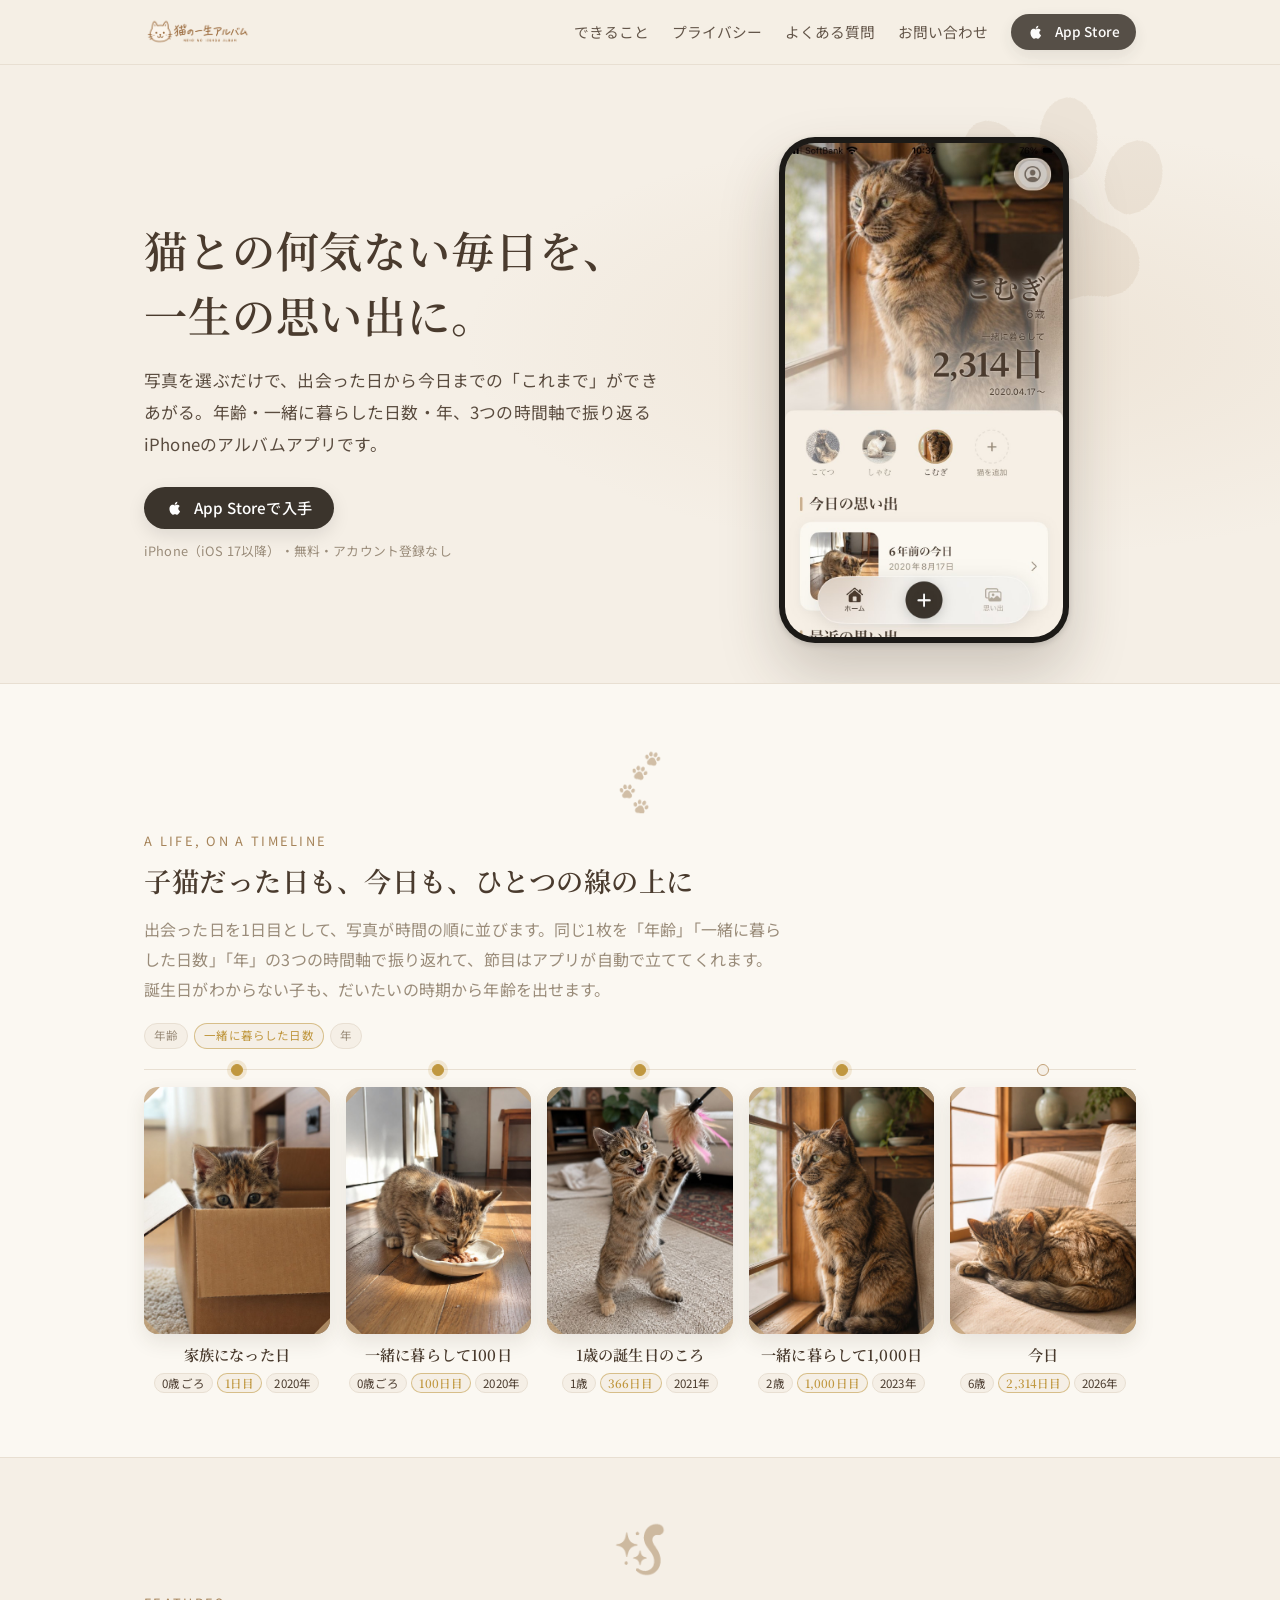
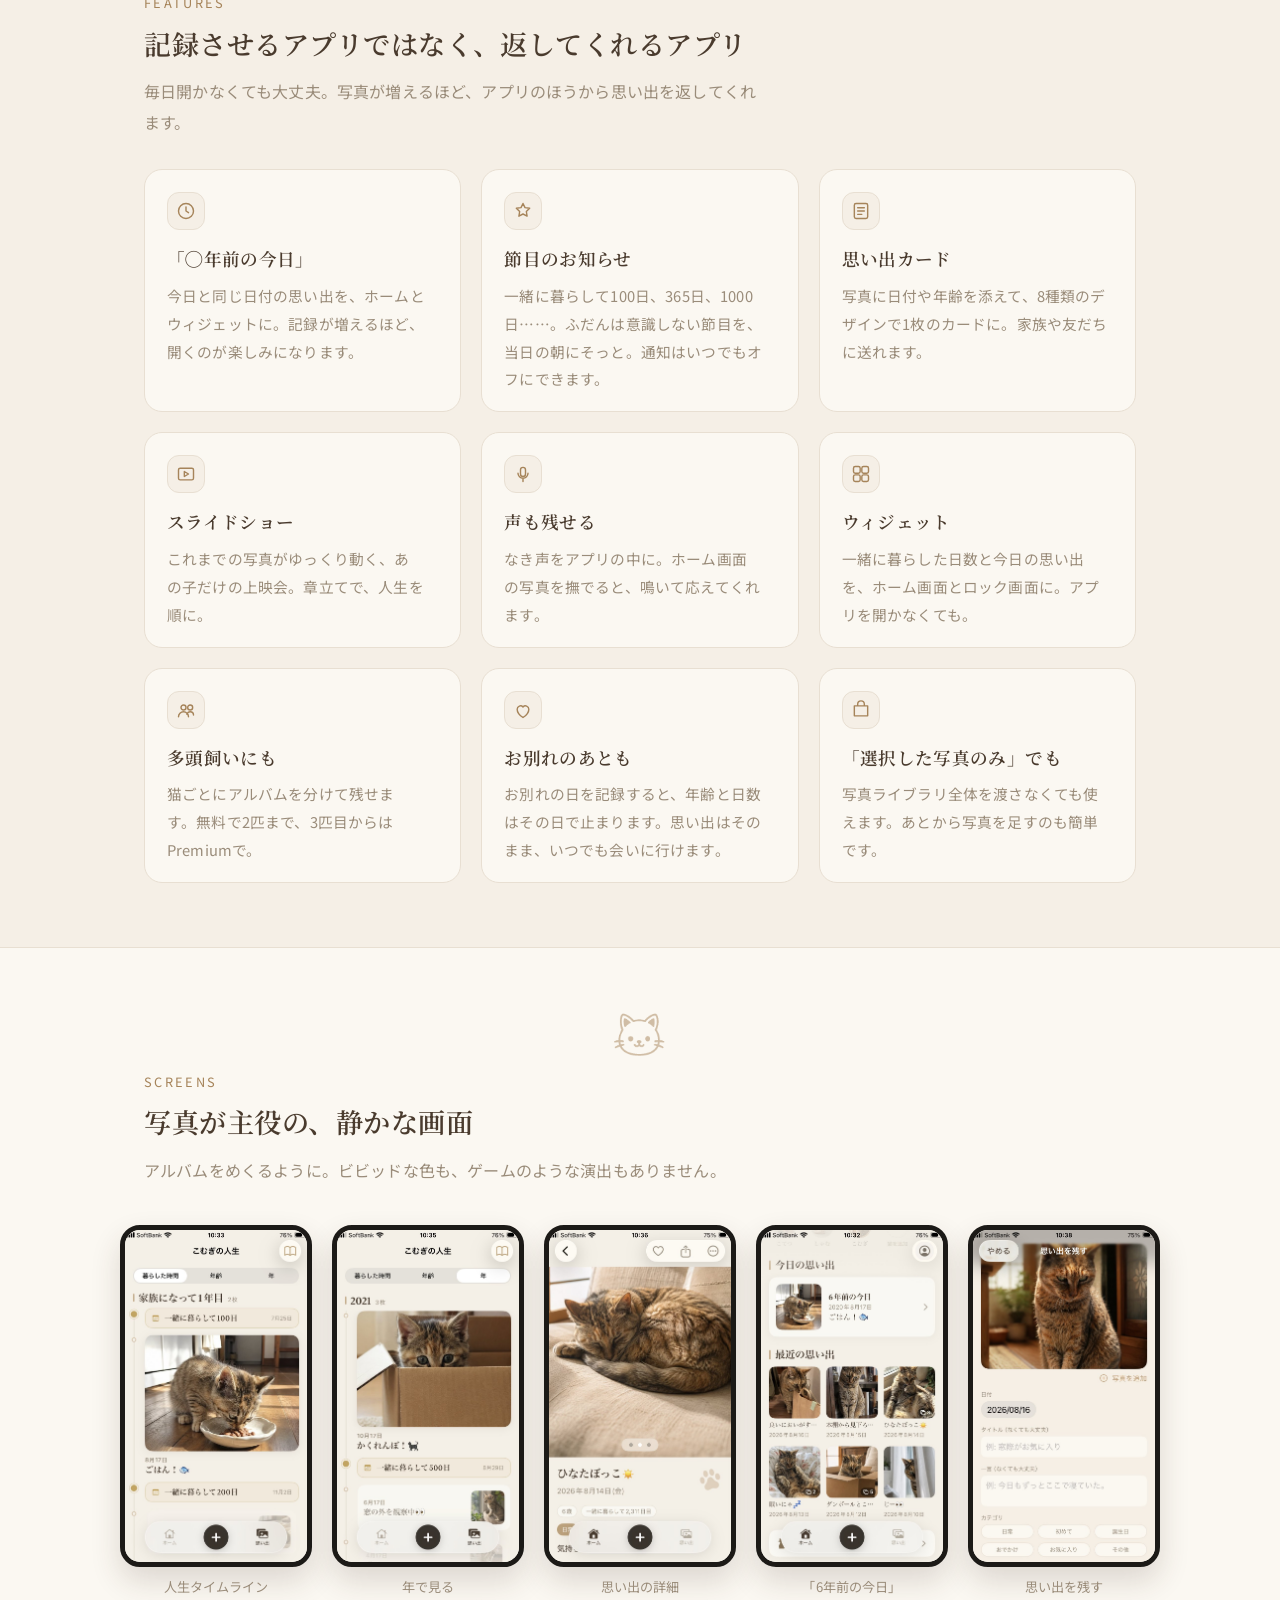
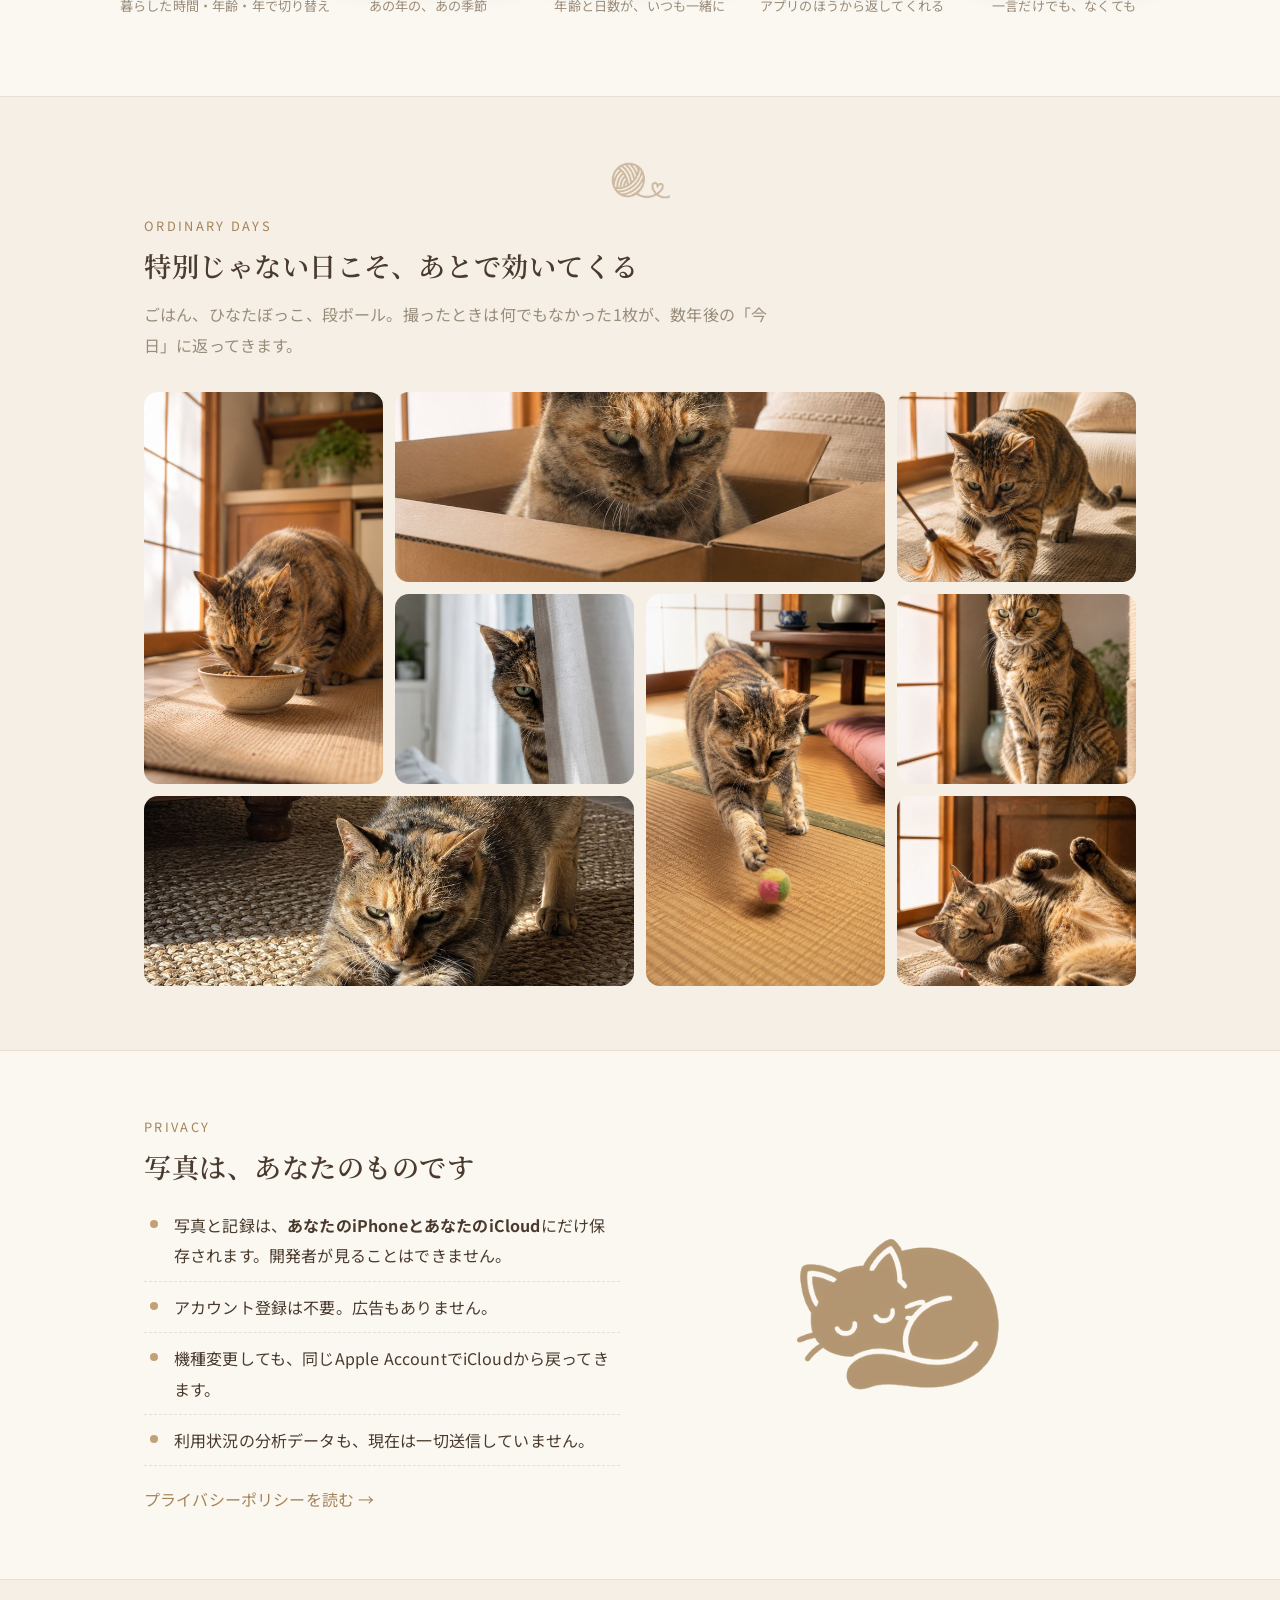
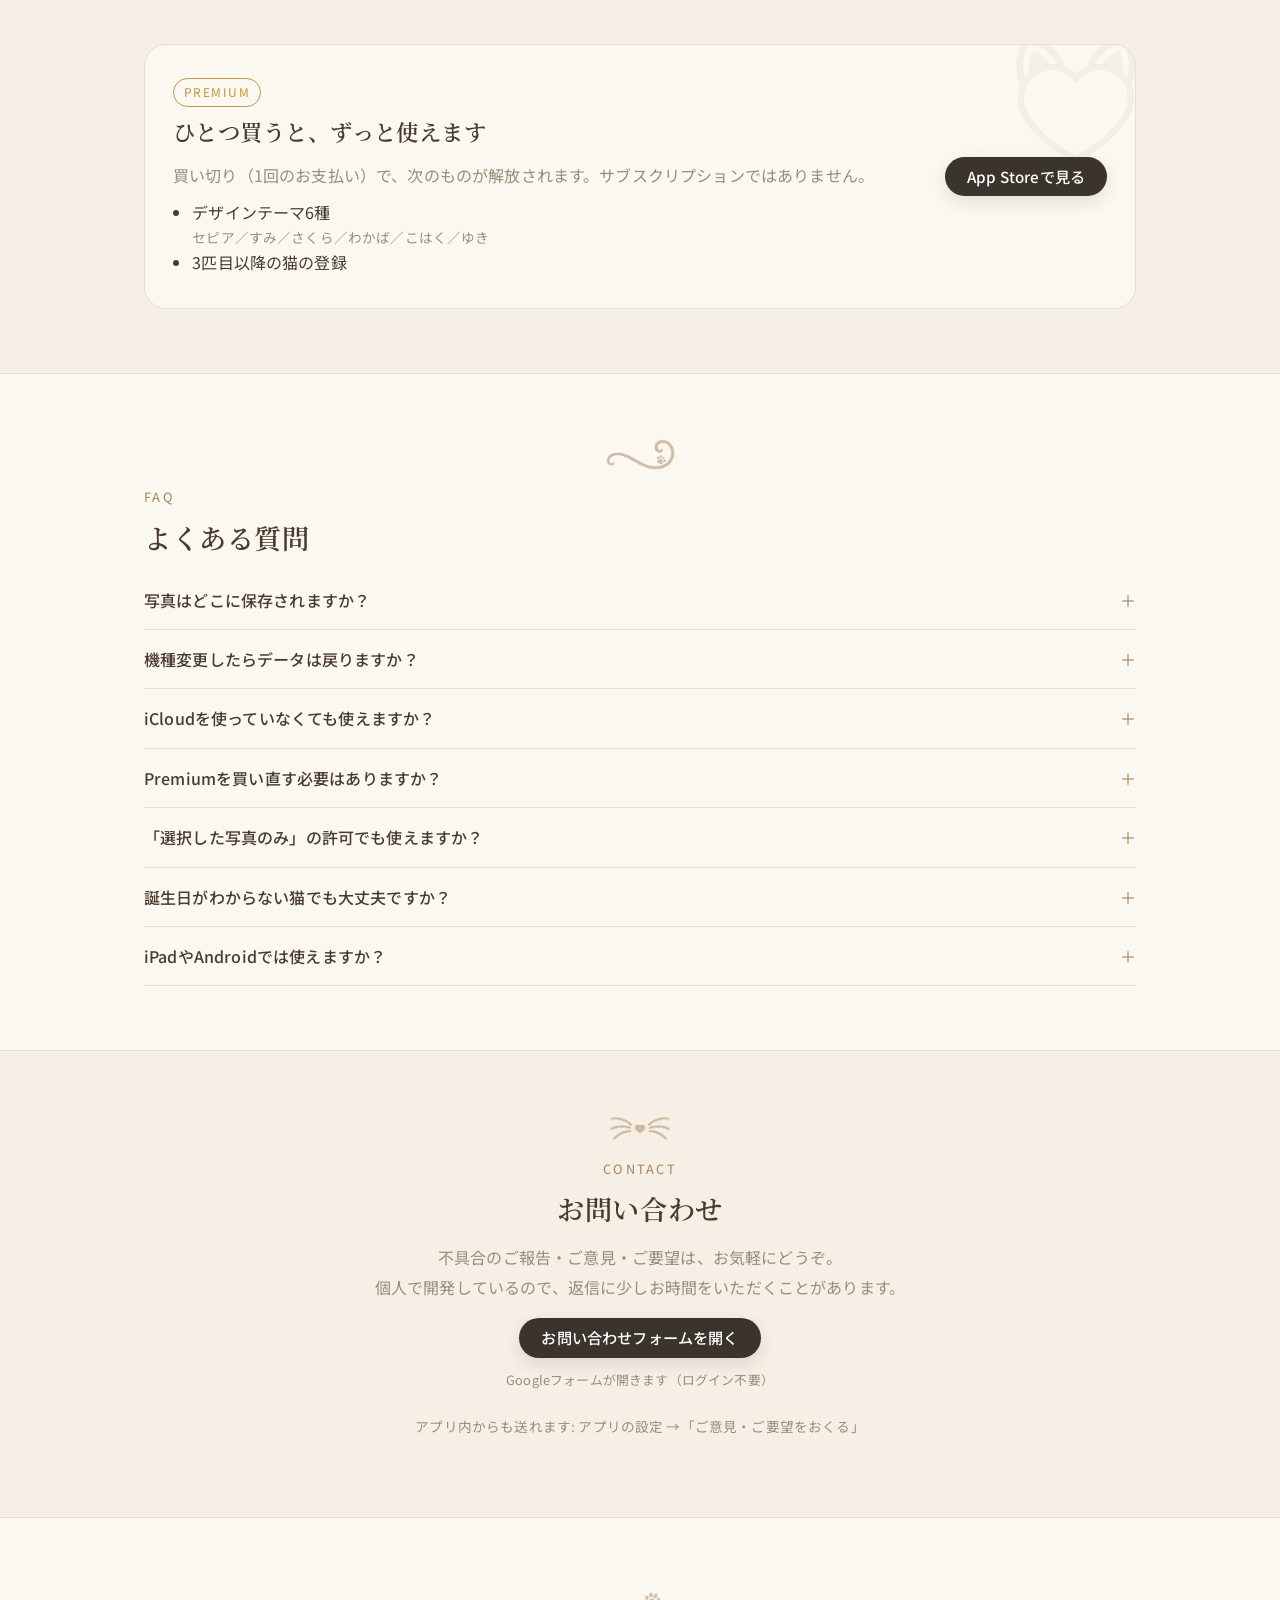
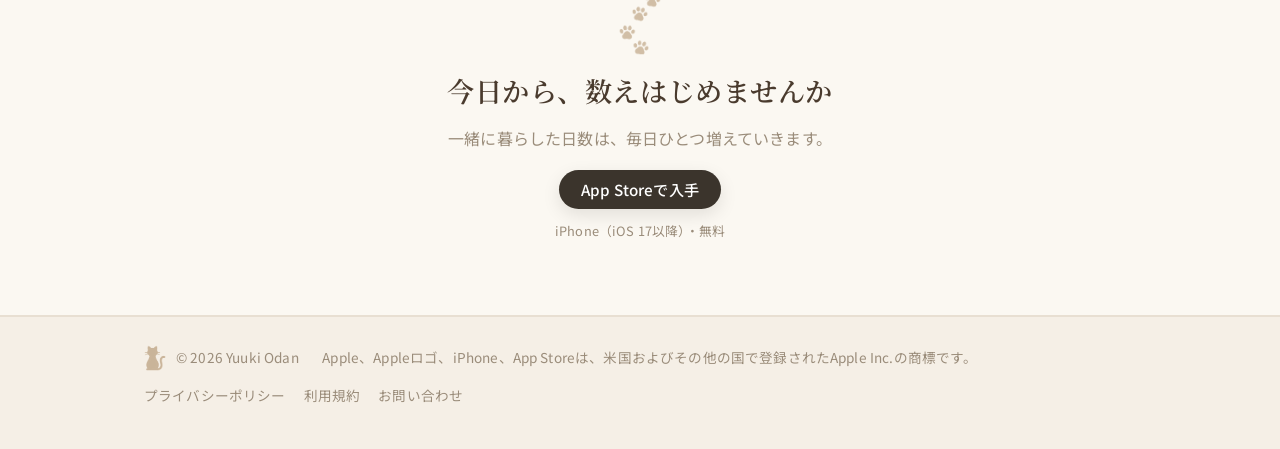
==== catlife/index.html @ 63607768 "猫の一生アルバムのLPを hello-world.design/catlife/ に移設（旧 github.io/catlife-site から） - catlife/index.html, priv" ====
<!doctype html>
<html lang="ja">
<head>
<meta charset="utf-8">
<meta name="viewport" content="width=device-width, initial-scale=1">
<title>猫の一生アルバム — 猫との何気ない毎日を、一生の思い出に。</title>
<meta name="description" content="猫との日々を「年齢」「一緒に暮らした日数」「年」の3つの時間軸で振り返るiPhoneアプリ。写真を選ぶだけで、出会った日から今日までの「これまで」ができあがります。写真はあなたのiPhoneとiCloudにだけ。">
<link rel="canonical" href="https://hello-world.design/catlife/">
<meta property="og:type" content="website">
<meta property="og:title" content="猫の一生アルバム">
<meta property="og:description" content="猫との何気ない毎日を、一生の思い出に。年齢・一緒に暮らした日数・年、3つの時間軸で振り返るiPhoneアプリ。">
<meta property="og:url" content="https://hello-world.design/catlife/">
<meta property="og:image" content="https://hello-world.design/catlife/assets/ogp.png?v=2">
<meta property="og:locale" content="ja_JP">
<meta name="twitter:card" content="summary_large_image">
<link rel="icon" href="assets/icon.png" type="image/png">
<link rel="apple-touch-icon" href="assets/apple-touch-icon.png">
<link rel="preconnect" href="https://fonts.googleapis.com">
<link rel="preconnect" href="https://fonts.gstatic.com" crossorigin>
<link href="https://fonts.googleapis.com/css2?family=Noto+Sans+JP:wght@400;500&family=Noto+Serif+JP:wght@400;600&display=swap" rel="stylesheet">
<link rel="stylesheet" href="assets/site.css?v=17">
</head>
<body>

<header class="site-header">
  <div class="wrap">
    <a class="brand" href="./" aria-label="猫の一生アルバム"><img src="assets/logo.png" alt="猫の一生アルバム"></a>
    <nav class="nav">
      <a class="hide-sp" href="#features">できること</a>
      <a class="hide-sp" href="#privacy">プライバシー</a>
      <a class="hide-sp" href="#faq">よくある質問</a>
      <a class="hide-sp" href="#contact">お問い合わせ</a>
      <a class="btn small" href="https://apps.apple.com/jp/app/id6801978439" target="_blank" rel="noopener">
        <svg viewBox="0 0 24 24" aria-hidden="true"><path d="M16.365 12.79c-.02-2.19 1.79-3.24 1.87-3.29-1.02-1.49-2.6-1.7-3.16-1.72-1.35-.14-2.63.79-3.31.79-.68 0-1.74-.77-2.86-.75-1.47.02-2.83.86-3.59 2.17-1.53 2.66-.39 6.6 1.1 8.76.73 1.06 1.6 2.25 2.74 2.2 1.1-.04 1.52-.71 2.85-.71 1.33 0 1.7.71 2.86.69 1.18-.02 1.93-1.08 2.65-2.14.84-1.23 1.18-2.42 1.2-2.48-.03-.01-2.3-.88-2.35-3.52zM14.2 6.36c.6-.73 1.01-1.75.9-2.76-.87.04-1.92.58-2.55 1.31-.56.65-1.05 1.69-.92 2.68.97.08 1.96-.49 2.57-1.23z"/></svg>
        App Store
      </a>
    </nav>
  </div>
</header>

<main>

<!-- ヒーロー -->
<section class="hero">
  <div class="wrap">
    <div class="hero-copy">
      <h1><span class="nb">猫との何気ない毎日を、</span><br class="pc"><span class="nb">一生の思い出に。</span></h1>
      <p class="lead">写真を選ぶだけで、出会った日から今日までの「これまで」ができあがる。年齢・一緒に暮らした日数・年、3つの時間軸で振り返るiPhoneのアルバムアプリです。</p>
    </div>

    <!-- 実機のホーム画面 -->
    <figure class="device">
      <span class="orn orn-paw hero-watermark" aria-hidden="true"></span>
      <img src="assets/shots/home.jpg" alt="ホーム画面: こむぎ、6歳。一緒に暮らして2,314日" width="750" height="1334" loading="eager">
    </figure>

    <div class="hero-cta">
      <a class="btn" href="https://apps.apple.com/jp/app/id6801978439" target="_blank" rel="noopener">
        <svg viewBox="0 0 24 24" aria-hidden="true"><path d="M16.365 12.79c-.02-2.19 1.79-3.24 1.87-3.29-1.02-1.49-2.6-1.7-3.16-1.72-1.35-.14-2.63.79-3.31.79-.68 0-1.74-.77-2.86-.75-1.47.02-2.83.86-3.59 2.17-1.53 2.66-.39 6.6 1.1 8.76.73 1.06 1.6 2.25 2.74 2.2 1.1-.04 1.52-.71 2.85-.71 1.33 0 1.7.71 2.86.69 1.18-.02 1.93-1.08 2.65-2.14.84-1.23 1.18-2.42 1.2-2.48-.03-.01-2.3-.88-2.35-3.52zM14.2 6.36c.6-.73 1.01-1.75.9-2.76-.87.04-1.92.58-2.55 1.31-.56.65-1.05 1.69-.92 2.68.97.08 1.96-.49 2.57-1.23z"/></svg>
        App Storeで入手
      </a>
      <span class="btn-note"><span class="nb">iPhone（iOS 17以降）</span>・<span class="nb">無料</span>・<span class="nb">アカウント登録なし</span></span>
    </div>
  </div>
</section>

<!-- 一生を、時間軸で（写真ストリップ） -->
<section class="alt" id="life">
  <div class="wrap">
    <span class="orn orn-pawtrail" aria-hidden="true"></span>
    <div class="eyebrow">A life, on a timeline</div>
    <h2><span class="nb">子猫だった日も、</span><span class="nb">今日も、</span><span class="nb">ひとつの線の上に</span></h2>
    <p class="section-lead">出会った日を1日目として、写真が時間の順に並びます。同じ1枚を「年齢」「一緒に暮らした日数」「年」の3つの時間軸で振り返れて、節目はアプリが自動で立ててくれます。誕生日がわからない子も、だいたいの時期から年齢を出せます。</p>
    <p class="axes-legend" aria-hidden="true"><span>年齢</span><span>一緒に暮らした日数</span><span>年</span></p>
  </div>
  <p class="scroll-hint wrap" aria-hidden="true">横にスクロール →</p>
  <div class="life-strip" aria-label="こむぎのこれまで">
    <div class="life-line"></div>
    <figure class="life-item">
      <span class="ph"><img src="assets/photos/kitten-box.jpg" alt="段ボールからのぞく子猫" width="900" height="1600" loading="lazy"></span>
      <figcaption><span class="mark">家族になった日</span><span class="axes3"><span>0歳ごろ</span><span>1日目</span><span>2020年</span></span></figcaption>
    </figure>
    <figure class="life-item">
      <span class="ph"><img src="assets/photos/kitten-eating.jpg" alt="ごはんを食べる子猫" width="900" height="1600" loading="lazy"></span>
      <figcaption><span class="mark">一緒に暮らして100日</span><span class="axes3"><span>0歳ごろ</span><span>100日目</span><span>2020年</span></span></figcaption>
    </figure>
    <figure class="life-item">
      <span class="ph"><img src="assets/photos/kitten-play.jpg" alt="おもちゃで遊ぶ子猫" width="900" height="1600" loading="lazy"></span>
      <figcaption><span class="mark">1歳の誕生日のころ</span><span class="axes3"><span>1歳</span><span>366日目</span><span>2021年</span></span></figcaption>
    </figure>
    <figure class="life-item">
      <span class="ph"><img src="assets/photos/window.jpg" alt="窓辺に座る猫" width="900" height="1600" loading="lazy"></span>
      <figcaption><span class="mark">一緒に暮らして1,000日</span><span class="axes3"><span>2歳</span><span>1,000日目</span><span>2023年</span></span></figcaption>
    </figure>
    <figure class="life-item">
      <span class="ph"><img src="assets/photos/sofa-sleep.jpg" alt="ソファで丸くなって眠る猫" width="900" height="1600" loading="lazy"></span>
      <figcaption><span class="mark">今日</span><span class="axes3"><span>6歳</span><span>2,314日目</span><span>2026年</span></span></figcaption>
    </figure>
  </div>
</section>

<!-- できること -->
<section id="features">
  <div class="wrap">
    <span class="orn orn-sparkles" aria-hidden="true"></span>
    <div class="eyebrow">Features</div>
    <h2><span class="nb">記録させるアプリではなく、</span><span class="nb">返してくれるアプリ</span></h2>
    <p class="section-lead">毎日開かなくても大丈夫。写真が増えるほど、アプリのほうから思い出を返してくれます。</p>
    <div class="features">
      <div class="feature">
        <div class="ic"><svg viewBox="0 0 24 24"><circle cx="12" cy="12" r="9"/><path d="M12 7v5l3 2"/></svg></div>
        <h3>「◯年前の今日」</h3>
        <p>今日と同じ日付の思い出を、ホームとウィジェットに。記録が増えるほど、開くのが楽しみになります。</p>
      </div>
      <div class="feature">
        <div class="ic"><svg viewBox="0 0 24 24"><path d="M12 3l2.4 5 5.6.7-4 3.9.9 5.6L12 15.6 7.1 18.2l.9-5.6-4-3.9 5.6-.7z"/></svg></div>
        <h3>節目のお知らせ</h3>
        <p>一緒に暮らして100日、365日、1000日……。ふだんは意識しない節目を、当日の朝にそっと。通知はいつでもオフにできます。</p>
      </div>
      <div class="feature">
        <div class="ic"><svg viewBox="0 0 24 24"><rect x="4" y="3" width="16" height="18" rx="2"/><path d="M8 8h8M8 12h8M8 16h5"/></svg></div>
        <h3>思い出カード</h3>
        <p>写真に日付や年齢を添えて、8種類のデザインで1枚のカードに。家族や友だちに送れます。</p>
      </div>
      <div class="feature">
        <div class="ic"><svg viewBox="0 0 24 24"><rect x="3" y="5" width="18" height="14" rx="2"/><path d="M10 9l5 3-5 3z"/></svg></div>
        <h3>スライドショー</h3>
        <p>これまでの写真がゆっくり動く、あの子だけの上映会。章立てで、人生を順に。</p>
      </div>
      <div class="feature">
        <div class="ic"><svg viewBox="0 0 24 24"><path d="M12 15a3 3 0 0 0 3-3V7a3 3 0 0 0-6 0v5a3 3 0 0 0 3 3z"/><path d="M6 11a6 6 0 0 0 12 0M12 17v4"/></svg></div>
        <h3>声も残せる</h3>
        <p>なき声をアプリの中に。ホーム画面の写真を撫でると、鳴いて応えてくれます。</p>
      </div>
      <div class="feature">
        <div class="ic"><svg viewBox="0 0 24 24"><rect x="3" y="3" width="8" height="8" rx="2"/><rect x="13" y="3" width="8" height="8" rx="2"/><rect x="3" y="13" width="8" height="8" rx="2"/><rect x="13" y="13" width="8" height="8" rx="2"/></svg></div>
        <h3>ウィジェット</h3>
        <p>一緒に暮らした日数と今日の思い出を、ホーム画面とロック画面に。アプリを開かなくても。</p>
      </div>
      <div class="feature">
        <div class="ic"><svg viewBox="0 0 24 24"><circle cx="9" cy="9" r="3"/><circle cx="17" cy="9" r="3"/><path d="M3 20c0-3.3 2.7-6 6-6s6 2.7 6 6M13 17c.7-1.8 2.3-3 4-3 2.2 0 4 1.8 4 4"/></svg></div>
        <h3>多頭飼いにも</h3>
        <p>猫ごとにアルバムを分けて残せます。無料で2匹まで、3匹目からはPremiumで。</p>
      </div>
      <div class="feature">
        <div class="ic"><svg viewBox="0 0 24 24"><path d="M12 21s-7-4.6-7-10a4 4 0 0 1 7-2.6A4 4 0 0 1 19 11c0 5.4-7 10-7 10z"/></svg></div>
        <h3>お別れのあとも</h3>
        <p>お別れの日を記録すると、年齢と日数はその日で止まります。思い出はそのまま、いつでも会いに行けます。</p>
      </div>
      <div class="feature">
        <div class="ic"><svg viewBox="0 0 24 24"><path d="M4 7h16v12H4zM8 7V5a4 4 0 0 1 8 0v2"/></svg></div>
        <h3>「選択した写真のみ」でも</h3>
        <p>写真ライブラリ全体を渡さなくても使えます。あとから写真を足すのも簡単です。</p>
      </div>
    </div>
  </div>
</section>

<!-- 画面を見る -->
<section class="alt" id="screens">
  <div class="wrap">
    <span class="orn orn-catface" aria-hidden="true"></span>
    <div class="eyebrow">Screens</div>
    <h2><span class="nb">写真が主役の、</span><span class="nb">静かな画面</span></h2>
    <p class="section-lead">アルバムをめくるように。ビビッドな色も、ゲームのような演出もありません。</p>
  </div>
  <p class="scroll-hint wrap" aria-hidden="true">横にスクロール →</p>
  <div class="screens">
    <figure class="shot"><img src="assets/shots/timeline.jpg" alt="タイムライン（暮らした時間）: 家族になって1年目、一緒に暮らして100日" width="750" height="1334" loading="lazy"><figcaption><span class="nb">人生タイムライン</span><br><span class="nb">暮らした時間・年齢・年で切り替え</span></figcaption></figure>
    <figure class="shot"><img src="assets/shots/timeline-2021.jpg" alt="タイムライン（年）: 2021年、かくれんぼ" width="750" height="1334" loading="lazy"><figcaption><span class="nb">年で見る</span><br><span class="nb">あの年の、あの季節</span></figcaption></figure>
    <figure class="shot"><img src="assets/shots/detail-nap.jpg" alt="思い出の詳細: ひなたぼっこ、6歳、一緒に暮らして2,311日目" width="750" height="1334" loading="lazy"><figcaption><span class="nb">思い出の詳細</span><br><span class="nb">年齢と日数が、いつも一緒に</span></figcaption></figure>
    <figure class="shot"><img src="assets/shots/home2.jpg" alt="ホーム: 今日の思い出と最近の思い出" width="750" height="1334" loading="lazy"><figcaption><span class="nb">「6年前の今日」</span><br><span class="nb">アプリのほうから返してくれる</span></figcaption></figure>
    <figure class="shot"><img src="assets/shots/add.jpg" alt="思い出を残す画面: 日付・タイトル・一言・カテゴリ" width="750" height="1334" loading="lazy"><figcaption><span class="nb">思い出を残す</span><br><span class="nb">一言だけでも、なくても</span></figcaption></figure>
  </div>
</section>

<!-- なにげない毎日（モザイク） -->
<section id="days">
  <div class="wrap">
    <span class="orn orn-yarn" aria-hidden="true"></span>
    <div class="eyebrow">Ordinary days</div>
    <h2><span class="nb">特別じゃない日こそ、</span><span class="nb">あとで効いてくる</span></h2>
    <p class="section-lead">ごはん、ひなたぼっこ、段ボール。撮ったときは何でもなかった1枚が、数年後の「今日」に返ってきます。</p>
    <div class="mosaic">
      <img src="assets/photos/eating.jpg" alt="ごはんを食べる猫" width="900" height="1600" loading="lazy">
      <img src="assets/photos/box.jpg" alt="段ボールに入る猫" width="900" height="1600" loading="lazy">
      <img src="assets/photos/pounce.jpg" alt="おもちゃに飛びつく猫" width="900" height="1600" loading="lazy">
      <img src="assets/photos/curtain.jpg" alt="カーテンの陰からのぞく猫" width="900" height="1600" loading="lazy">
      <img src="assets/photos/tatami.jpg" alt="畳の上でボールを追う猫" width="900" height="1600" loading="lazy">
      <img src="assets/photos/cat-tree.jpg" alt="キャットタワーに座る猫" width="900" height="1600" loading="lazy">
      <img src="assets/photos/stretch.jpg" alt="伸びをする猫" width="900" height="1600" loading="lazy">
      <img src="assets/photos/mouse-toy.jpg" alt="ねずみのおもちゃと寝転ぶ猫" width="900" height="1600" loading="lazy">
    </div>
  </div>
</section>

<!-- プライバシー -->
<section class="alt" id="privacy">
  <div class="wrap promise">
    <div>
      <div class="eyebrow">Privacy</div>
      <h2><span class="nb">写真は、</span><span class="nb">あなたのものです</span></h2>
      <ul>
        <li>写真と記録は、<strong>あなたのiPhoneとあなたのiCloud</strong>にだけ保存されます。開発者が見ることはできません。</li>
        <li>アカウント登録は不要。広告もありません。</li>
        <li>機種変更しても、同じApple AccountでiCloudから戻ってきます。</li>
        <li>利用状況の分析データも、現在は一切送信していません。</li>
      </ul>
      <a href="./privacy/">プライバシーポリシーを読む →</a>
    </div>
    <div class="illust"><span class="tint sleeping" role="img" aria-label=""></span></div>
  </div>
</section>

<!-- Premium -->
<section id="premium">
  <div class="wrap">
    <div class="premium">
      <span class="orn orn-heartears premium-mark" aria-hidden="true"></span>
      <div>
        <span class="tag">PREMIUM</span>
        <h2 class="h-sm"><span class="nb">ひとつ買うと、</span><span class="nb">ずっと使えます</span></h2>
        <p class="muted" style="margin:0">買い切り（1回のお支払い）で、次のものが解放されます。サブスクリプションではありません。</p>
        <ul>
          <li>デザインテーマ6種<span class="sub-line">セピア／すみ／さくら／わかば／こはく／ゆき</span></li>
          <li>3匹目以降の猫の登録</li>
        </ul>
      </div>
      <div><a class="btn" href="https://apps.apple.com/jp/app/id6801978439" target="_blank" rel="noopener">App Storeで見る</a></div>
    </div>
  </div>
</section>

<!-- FAQ -->
<section class="alt" id="faq">
  <div class="wrap">
    <span class="orn orn-tail" aria-hidden="true"></span>
    <div class="eyebrow">FAQ</div>
    <h2>よくある質問</h2>
    <div class="faq">
      <details>
        <summary>写真はどこに保存されますか？</summary>
        <p>あなたのiPhoneの中と、あなた自身のiCloud（プライベートデータベース）にだけ保存されます。開発者のサーバーには送られません。</p>
      </details>
      <details>
        <summary>機種変更したらデータは戻りますか？</summary>
        <p>同じApple AccountでiCloudにサインインしていれば、新しいiPhoneでアプリを開くと自動で戻ってきます。写真の枚数によっては数分かかることがあります。</p>
      </details>
      <details>
        <summary>iCloudを使っていなくても使えますか？</summary>
        <p>使えます。その場合データはiPhoneの中にだけ保存されるので、機種変更やアプリの削除で失われることがあります。大切な記録にはiCloudの有効化をおすすめします。</p>
      </details>
      <details>
        <summary>Premiumを買い直す必要はありますか？</summary>
        <p>ありません。同じApple Accountなら、機種変更や再インストールのあとも自動で戻ります。戻らないときは アプリの設定 → デザインテーマ →「購入を復元する」からどうぞ。</p>
      </details>
      <details>
        <summary>「選択した写真のみ」の許可でも使えますか？</summary>
        <p>使えます。あとから写真を追加したいときは、アプリ内の写真選択画面から追加できます。</p>
      </details>
      <details>
        <summary>誕生日がわからない猫でも大丈夫ですか？</summary>
        <p>大丈夫です。「家族になった頃、何歳くらいだったか」から、だいたいの誕生日を出して「◯歳ごろ」と表示します。断定できないことは、断定しません。</p>
      </details>
      <details>
        <summary>iPadやAndroidでは使えますか？</summary>
        <p>iPhone専用です（iOS 17以降）。iPadではiPhone用アプリとして拡大表示で動作します。Android版の予定はいまのところありません。</p>
      </details>
    </div>
  </div>
</section>

<!-- お問い合わせ -->
<section id="contact">
  <div class="wrap contact">
    <span class="orn orn-whiskers" aria-hidden="true"></span>
    <div class="eyebrow">Contact</div>
    <h2>お問い合わせ</h2>
    <p class="muted"><span class="nb">不具合のご報告・ご意見・ご要望は、</span><span class="nb">お気軽にどうぞ。</span><br><span class="nb">個人で開発しているので、</span><span class="nb">返信に少しお時間を</span><span class="nb">いただくことがあります。</span></p>
    <a class="btn" href="https://forms.gle/fRyBbyvadJb7Ru4U8" target="_blank" rel="noopener">お問い合わせフォームを開く</a>
    <span class="btn-note">Googleフォームが開きます（ログイン不要）</span>
    <p class="muted small alt-contact"><span class="nb">アプリ内からも送れます:</span> <span class="nb">アプリの設定 →「ご意見・ご要望をおくる」</span></p>
  </div>
</section>

<!-- CTA -->
<section class="alt cta">
  <div class="wrap">
    <span class="orn orn-pawtrail" aria-hidden="true"></span>
    <h2><span class="nb">今日から、</span><span class="nb">数えはじめませんか</span></h2>
    <p class="muted"><span class="nb">一緒に暮らした日数は、</span><span class="nb">毎日ひとつ増えていきます。</span></p>
    <a class="btn" href="https://apps.apple.com/jp/app/id6801978439" target="_blank" rel="noopener">App Storeで入手</a>
    <span class="btn-note">iPhone（iOS 17以降）・無料</span>
  </div>
</section>

</main>

<footer class="site-footer">
  <div class="wrap">
    <div class="copy"><span class="orn orn-sitting foot-cat" aria-hidden="true"></span>© 2026 Yuuki Odan<span class="small tm"><span class="nb">Apple、Appleロゴ、iPhone、App Storeは、</span><span class="nb">米国およびその他の国で登録された</span><span class="nb">Apple Inc.の商標です。</span></span></div>
    <nav>
      <a href="./privacy/">プライバシーポリシー</a>
      <a href="./terms/">利用規約</a>
      <a href="#contact">お問い合わせ</a>
    </nav>
  </div>
</footer>

<script>
// メールアドレスはHTMLに直接書かず、表示時に組み立てる（収集ボット対策）
document.querySelectorAll("[data-mu]").forEach(function (el) {
  var addr = el.getAttribute("data-mu") + "@" + el.getAttribute("data-md");
  var a = document.createElement("a");
  a.href = "mailto:" + addr + (el.getAttribute("data-ms") ? "?subject=" + encodeURIComponent(el.getAttribute("data-ms")) : "");
  a.textContent = el.getAttribute("data-label") || addr;
  el.replaceWith(a);
});
</script>
</body>
</html>
---- catlife/assets/site.css ----
/* 猫の一生アルバム — サイト共通スタイル（生成りテーマ・design_guide.md §1-2） */
:root {
  --bg: #F5EFE6;
  --card: #FBF8F2;
  --text: #4A3B2E;
  --sub: #9A8C7A;
  --accent: #C2A177;
  --accent-deep: #A6845A;
  --dark: #3B342C;
  --sep: #E8DFD2;
  --gold: #C0973F;
  --serif: "Noto Serif JP", "Hiragino Mincho ProN", "Yu Mincho", "YuMincho", serif;
  --sans: "Noto Sans JP", -apple-system, BlinkMacSystemFont, "Hiragino Sans", "Yu Gothic", sans-serif;
  --maxw: 1040px;
}
* { box-sizing: border-box; }
html { scroll-behavior: smooth; }
body {
  margin: 0;
  background: var(--bg);
  color: var(--text);
  font-family: var(--sans);
  font-size: 16px;
  line-height: 1.9;
  -webkit-font-smoothing: antialiased;
  letter-spacing: 0.01em;
}
a { color: var(--accent-deep); text-decoration: none; }
a:hover { text-decoration: underline; }
img { max-width: 100%; height: auto; display: block; }
h1, h2, h3, .serif { font-family: var(--serif); font-weight: 600; letter-spacing: 0.02em; }
h2 { font-size: 1.7rem; line-height: 1.5; margin: 0 0 12px; }
h3 { font-size: 1.1rem; margin: 0 0 6px; }
p { margin: 0 0 1em; }
.wrap { max-width: var(--maxw); margin: 0 auto; padding: 0 24px; }
.muted { color: var(--sub); }
.small { font-size: 0.85rem; }

/* ヘッダー */
.site-header {
  position: sticky; top: 0; z-index: 10;
  background: rgba(245, 239, 230, 0.85);
  backdrop-filter: saturate(140%) blur(10px);
  -webkit-backdrop-filter: saturate(140%) blur(10px);
  border-bottom: 1px solid var(--sep);
}
.site-header .wrap { display: flex; align-items: center; justify-content: space-between; height: 64px; }
.brand img { height: 36px; width: auto; }
.nav { display: flex; gap: 22px; align-items: center; font-size: 0.92rem; }
.nav a { color: var(--text); opacity: 0.85; }
.nav a:hover { opacity: 1; text-decoration: none; }
@media (max-width: 720px) { .nav .hide-sp { display: none; } }

/* ボタン */
.btn {
  display: inline-flex; align-items: center; gap: 10px;
  background: var(--dark); color: #fff !important;
  padding: 12px 22px; border-radius: 999px;
  font-weight: 500; font-size: 0.95rem; line-height: 1;
  box-shadow: 0 6px 18px rgba(0,0,0,0.10);
  transition: transform .15s ease, box-shadow .15s ease;
}
.btn:hover { text-decoration: none; transform: translateY(-1px); box-shadow: 0 10px 22px rgba(0,0,0,0.14); }
.btn svg { width: 18px; height: 18px; fill: currentColor; }
.btn.small { padding: 9px 16px; font-size: 0.85rem; }
.btn-note { display: block; margin-top: 10px; color: var(--sub); font-size: 0.8rem; }

/* ヒーロー */
.hero { padding: 72px 0 40px; }
.hero .wrap { display: grid; grid-template-columns: 1.1fr 0.9fr; grid-template-areas: "copy device" "cta device";
  column-gap: 48px; row-gap: 0; align-items: center; }
.hero-copy { grid-area: copy; align-self: end; }
.hero-cta { grid-area: cta; align-self: start; }
.hero .device { grid-area: device; }
.hero h1 { font-size: clamp(1.9rem, 4vw, 2.7rem); line-height: 1.5; margin: 0 0 18px; }
.hero .lead { font-size: 1.05rem; color: var(--text); opacity: 0.9; margin-bottom: 26px; max-width: 34em; }
@media (max-width: 860px) {
  .hero { padding: 40px 0 24px; }
  /* スマホは 文 → 画像 → ボタン の順（画像を真ん中に） */
  .hero .wrap { grid-template-columns: 1fr; grid-template-areas: "copy" "device" "cta"; row-gap: 26px; }
  .hero-copy, .hero-cta { align-self: auto; }
  .hero-cta { text-align: center; }
  .hero-cta .btn { min-width: 220px; justify-content: center; }
}

/* iPhoneのモック（スクショが無くても世界観が伝わるように、CSSでホーム画面を描く） */
.phone {
  width: 300px; margin: 0 auto;
  aspect-ratio: 9 / 19.2;
  background: #1c1a17;
  border-radius: 46px;
  padding: 12px;
  box-shadow: 0 30px 60px rgba(60, 45, 30, 0.22), 0 2px 6px rgba(0,0,0,0.15);
  position: relative;
}
.phone::before {
  content: ""; position: absolute; top: 22px; left: 50%; transform: translateX(-50%);
  width: 92px; height: 26px; background: #1c1a17; border-radius: 999px; z-index: 3;
}
.screen {
  width: 100%; height: 100%; border-radius: 36px; overflow: hidden;
  background: var(--bg); position: relative;
  display: flex; flex-direction: column;
}
.screen .hero-photo {
  height: 60%;
  background:
    linear-gradient(to right, rgba(245,239,230,0.92) 0%, rgba(245,239,230,0.35) 40%, rgba(245,239,230,0) 60%),
    radial-gradient(120% 90% at 75% 40%, #d8c3a5 0%, #c9ad8b 45%, #a88b68 100%);
  position: relative;
}
.screen .hero-photo .cat {
  position: absolute; right: 8%; bottom: 6%; width: 46%; opacity: 0.95;
}
.screen .hero-text { position: absolute; left: 20px; top: 64px; width: 66%; }
.screen .hero-text .name { font-family: var(--serif); font-size: 26px; font-weight: 600; line-height: 1.2; }
.screen .hero-text .age { font-size: 11px; margin-top: 2px; }
.screen .hero-text .label { font-size: 10px; margin-top: 22px; }
.screen .hero-text .days { font-family: var(--serif); font-size: 34px; font-weight: 600; line-height: 1.1; }
.screen .hero-text .since { font-size: 9px; }
.screen .hero-text .milestone { font-size: 8.5px; letter-spacing: 0; margin-top: 10px; color: var(--gold); font-family: var(--serif); font-weight: 600; }
.screen .sheet {
  flex: 1; background: var(--bg); border-radius: 12px 12px 0 0; margin-top: -12px;
  padding: 16px 16px 0; position: relative; box-shadow: 0 -4px 12px rgba(0,0,0,0.06);
}
.screen .sheet .sec { font-family: var(--serif); font-size: 11px; font-weight: 600; margin: 4px 0 8px; }
.screen .sheet .sec::before { content: ""; display: inline-block; width: 2px; height: 10px; background: var(--accent); margin-right: 6px; vertical-align: -1px; }
.screen .card { background: var(--card); border-radius: 12px; padding: 10px; display: flex; gap: 10px; align-items: center; box-shadow: 0 2px 8px rgba(0,0,0,0.04); }
.screen .card .thumb { width: 52px; height: 52px; border-radius: 8px; background: linear-gradient(135deg, #cdb391, #a98c69); flex: none; }
.screen .card .t1 { font-family: var(--serif); font-size: 11px; font-weight: 600; }
.screen .card .t2 { font-size: 9px; color: var(--sub); }
.screen .card .t3 { font-family: var(--serif); font-size: 10px; margin-top: 2px; }
.screen .grid { display: grid; grid-template-columns: repeat(3, 1fr); gap: 8px; margin-top: 12px; }
.screen .grid div { aspect-ratio: 1; border-radius: 8px; background: linear-gradient(135deg, #e0cdb0, #bfa07a); }
.screen .grid div:nth-child(2) { background: linear-gradient(135deg, #cbb69a, #8f7457); }
.screen .grid div:nth-child(3) { background: linear-gradient(135deg, #e6d6bd, #b39a78); }
.screen .tabbar {
  position: absolute; left: 50%; transform: translateX(-50%); bottom: 14px;
  width: 64%; height: 40px; border-radius: 999px;
  background: rgba(251,248,242,0.85); border: 1px solid rgba(255,255,255,0.7);
  box-shadow: 0 6px 16px rgba(0,0,0,0.10);
  display: flex; align-items: center; justify-content: space-between; padding: 0 22px;
}
.screen .tabbar span { width: 14px; height: 14px; border-radius: 3px; background: var(--sub); opacity: 0.6; }
.screen .tabbar .plus { width: 34px; height: 34px; border-radius: 50%; background: var(--dark); opacity: 1; position: relative; }
.screen .tabbar .plus::before, .screen .tabbar .plus::after { content: ""; position: absolute; left: 50%; top: 50%; background: #fff; transform: translate(-50%,-50%); }
.screen .tabbar .plus::before { width: 12px; height: 2px; }
.screen .tabbar .plus::after { width: 2px; height: 12px; }

/* セクション共通 */
section { padding: 64px 0; }
section.alt { background: var(--card); border-top: 1px solid var(--sep); border-bottom: 1px solid var(--sep); }
.eyebrow { color: var(--accent-deep); font-size: 0.8rem; letter-spacing: 0.18em; text-transform: uppercase; margin-bottom: 8px; }
.section-lead { color: var(--sub); max-width: 40em; margin-bottom: 32px; }
.ornament { width: 150px; margin: 0 auto 26px; opacity: 0.55; }

/* 3つの時間軸 */
.axes { display: grid; grid-template-columns: repeat(3, 1fr); gap: 18px; }
.axis {
  background: var(--card); border: 1px solid var(--sep); border-radius: 18px; padding: 0 0 22px;
  text-align: center; overflow: hidden;
}
.axis-photo { width: 100%; height: auto; aspect-ratio: 4 / 3; object-fit: cover; object-position: 50% 40%; display: block; }
.axis-body { padding: 18px 22px 0; }
.axis .num { font-family: var(--serif); font-size: 2.1rem; font-weight: 600; line-height: 1.2; }
.axis .cap { color: var(--sub); font-size: 0.85rem; margin-top: 4px; }
.axis .lbl { margin-top: 14px; font-size: 0.95rem; }
@media (max-width: 720px) { .axes { grid-template-columns: 1fr; } }

/* 機能 */
.features { display: grid; grid-template-columns: repeat(3, 1fr); gap: 20px; }
.feature { background: var(--card); border: 1px solid var(--sep); border-radius: 18px; padding: 22px 22px 18px; }
.feature .ic {
  width: 38px; height: 38px; border-radius: 12px; background: var(--bg); border: 1px solid var(--sep);
  display: grid; place-items: center; margin-bottom: 12px; color: var(--accent-deep);
}
.feature .ic svg { width: 20px; height: 20px; stroke: currentColor; fill: none; stroke-width: 1.7; stroke-linecap: round; stroke-linejoin: round; }
.feature p { color: var(--sub); font-size: 0.92rem; margin: 0; }
@media (max-width: 900px) { .features { grid-template-columns: repeat(2, 1fr); } }
@media (max-width: 600px) { .features { grid-template-columns: 1fr; } }

/* プライバシー */
.promise { display: grid; grid-template-columns: 1fr 1fr; gap: 40px; align-items: center; }
.promise ul { list-style: none; padding: 0; margin: 0 0 18px; }
.promise li { padding: 10px 0 10px 30px; position: relative; border-bottom: 1px dashed var(--sep); }
.promise li::before { content: ""; position: absolute; left: 6px; top: 20px; width: 8px; height: 8px; border-radius: 50%; background: var(--accent); }
.promise .illust { text-align: center; }
.promise .illust img { width: 220px; margin: 0 auto; opacity: 0.9; }
@media (max-width: 760px) { .promise { grid-template-columns: 1fr; } .promise .illust { order: -1; } }

/* Premium */
.premium { background: var(--card); border: 1px solid var(--sep); border-radius: 22px; padding: 30px 28px; display: grid; grid-template-columns: 1fr auto; gap: 24px; align-items: center; }
.premium .tag { display: inline-block; font-size: 0.75rem; letter-spacing: 0.12em; color: var(--gold); border: 1px solid var(--gold); border-radius: 999px; padding: 2px 10px; margin-bottom: 8px; }
.premium ul { margin: 6px 0 0; padding-left: 1.2em; color: var(--text); }
@media (max-width: 720px) { .premium { grid-template-columns: 1fr; } }

/* FAQ */
.faq details { border-bottom: 1px solid var(--sep); padding: 14px 0; }
.faq summary { cursor: pointer; font-weight: 500; list-style: none; display: flex; justify-content: space-between; align-items: center; gap: 12px; }
.faq summary::-webkit-details-marker { display: none; }
.faq summary::after { content: "＋"; color: var(--accent-deep); font-weight: 400; }
.faq details[open] summary::after { content: "－"; }
.faq details p { color: var(--sub); margin: 8px 0 0; font-size: 0.95rem; }

/* お問い合わせ */
.contact { text-align: center; }
.contact .mail { font-family: var(--serif); font-size: 1.2rem; }

/* CTA帯 */
.cta { text-align: center; padding: 72px 0; }
.cta img.paw { width: 90px; margin: 0 auto 10px; opacity: 0.6; }

/* フッター */
.site-footer { border-top: 1px solid var(--sep); padding: 28px 0 40px; color: var(--sub); font-size: 0.85rem; }
.site-footer .wrap { display: flex; flex-wrap: wrap; gap: 12px 24px; justify-content: space-between; align-items: center; }
.site-footer .tm { margin-left: 1em; }
.site-footer nav { display: flex; gap: 18px; }
.site-footer nav a { color: var(--sub); }

/* 規約ページ（Jekyllレイアウト用） */
.doc { max-width: 760px; margin: 0 auto; padding: 48px 24px 80px; }
.doc h1 { font-size: 1.9rem; margin: 0 0 8px; }
.doc h2 { font-size: 1.25rem; margin: 40px 0 10px; padding-bottom: 6px; border-bottom: 1px solid var(--sep); }
.doc h3 { font-size: 1.05rem; margin: 26px 0 6px; }
.doc ul, .doc ol { padding-left: 1.4em; }
.doc li { margin: 4px 0; }
.doc hr { border: 0; border-top: 1px dashed var(--sep); margin: 32px 0; }
.doc strong { font-weight: 600; }
.doc em { color: var(--sub); font-style: normal; }

/* あしらい画像はマスクにしてパレット色で塗る（元PNGは赤茶で浮くため） */
.tint {
  display: block; background: var(--accent-deep);
  -webkit-mask: var(--img) center / contain no-repeat; mask: var(--img) center / contain no-repeat;
}
.tint.sleeping { --img: url(cat-sleeping.png?v=2); width: 220px; aspect-ratio: 291 / 224; margin: 0 auto; opacity: .85; }
.tint.sitting  { --img: url(cat-sitting.png); }
.tint.paw      { --img: url(paw-trail.png); width: 60px; aspect-ratio: 201 / 302; margin: 0 auto 14px; opacity: .55; }
.screen .hero-photo .cat { background: #6f5a45; opacity: .9; width: 36%; right: 5%; bottom: 4%; aspect-ratio: 239 / 284; }

/* 実機スクショ（角丸ベゼル） */
.device { margin: 0 auto; width: 290px; padding: 6px; background: #1c1a17; border-radius: 36px;
  box-shadow: 0 30px 60px rgba(60,45,30,.22), 0 2px 6px rgba(0,0,0,.15); }
.device img { border-radius: 30px; width: 100%; height: auto; display: block; }
@media (max-width: 860px) { .device { width: 250px; } }

/* 一生ストリップ（アプリのタイムライン風: 線＋節目） */
.life-strip { position: relative; display: grid; grid-template-columns: repeat(5, 1fr); gap: 16px;
  max-width: var(--maxw); margin: 8px auto 0; padding: 0 24px; }
.life-line { position: absolute; left: 24px; right: 24px; top: 12px; height: 1px; background: var(--sep); }
.life-item { margin: 0; position: relative; padding-top: 30px; }   /* 上に線と点のぶんの余白（スクロール箱の内側に収める） */
.life-item::before { content: ""; position: absolute; top: 7px; left: 50%; transform: translateX(-50%);
  width: 10px; height: 10px; border-radius: 50%; background: var(--bg); border: 1.5px solid var(--accent); }
.life-item:not(:last-child)::before {   /* 節目の日は金の点、「今日」だけ白抜き */
  background: var(--gold); border-color: var(--gold); box-shadow: 0 0 0 4px rgba(192,151,63,.18); }
.life-item img { width: 100%; height: auto; aspect-ratio: 3 / 4; object-fit: cover; border-radius: 14px; display: block;
  box-shadow: 0 8px 20px rgba(60,45,30,.10); }
.life-item figcaption { margin-top: 10px; font-size: .82rem; color: var(--sub); line-height: 1.5; text-align: center; }
.life-item .mark { display: block; font-family: var(--serif); font-weight: 600; color: var(--text); font-size: .95rem; }
@media (max-width: 860px) {
  .life-strip { grid-template-columns: repeat(5, 200px); overflow-x: auto; scroll-snap-type: x mandatory;
    scroll-padding-inline: 24px; padding-bottom: 8px; scrollbar-width: thin; }
  .life-item { scroll-snap-align: start; }
  .life-line { right: auto; width: calc(5 * 216px - 16px); }
}

/* 画面ギャラリー */
.screens { display: grid; grid-template-columns: repeat(5, 1fr); gap: 20px; padding: 8px 24px 16px;
  max-width: calc(var(--maxw) + 48px); margin: 0 auto; }
.shot { margin: 0; min-width: 0; }
@media (max-width: 900px) {
  .screens { display: flex; overflow-x: auto; scroll-snap-type: x mandatory; scrollbar-width: thin; scroll-padding-inline: 24px; }
  .shot { flex: 0 0 218px; scroll-snap-align: start; }
}
.shot img { width: 100%; height: auto; aspect-ratio: 750 / 1334; object-fit: cover; display: block;
  border-radius: 20px; border: 5px solid #1c1a17; background: #1c1a17;
  box-shadow: 0 14px 30px rgba(60,45,30,.16); }
.shot figcaption { margin-top: 10px; font-size: .82rem; color: var(--sub); line-height: 1.5; text-align: center; }

/* モザイク */
.mosaic { display: grid; grid-template-columns: repeat(4, 1fr); grid-auto-rows: 190px; gap: 12px;
  grid-template-areas: "a b b c" "a d e f" "g g e h"; }
.mosaic img { width: 100%; height: 100%; object-fit: cover; border-radius: 14px; }
.mosaic img:nth-child(1) { grid-area: a; }
.mosaic img:nth-child(2) { grid-area: b; }
.mosaic img:nth-child(3) { grid-area: c; }
.mosaic img:nth-child(4) { grid-area: d; }
.mosaic img:nth-child(5) { grid-area: e; }
.mosaic img:nth-child(6) { grid-area: f; }
.mosaic img:nth-child(7) { grid-area: g; object-position: 50% 62%; } /* 伸びをする猫: 顔が下寄りなので下を見せる */
.mosaic img:nth-child(8) { grid-area: h; }
@media (max-width: 720px) {
  .mosaic { grid-template-columns: repeat(2, 1fr); grid-auto-rows: 150px;
    grid-template-areas: "a b" "a c" "d e" "f e" "g g" "h h"; }
}

/* =========================================================
   文節改行・共通
   ========================================================= */
.nb { display: inline-block; white-space: nowrap; }  /* 文節の途中で折り返さない（balance時も内部で割れないよう nowrap） */
h1, h2, h3 { text-wrap: balance; }
.section-lead, .lead, .feature p, .faq details p { text-wrap: pretty; }
br.pc { display: none; }                    /* PCだけ改行したい位置 */
@media (min-width: 861px) { br.pc { display: inline; } }
.h-sm { font-size: 1.4rem; }
.scroll-hint { display: none; }             /* 横スクロールのヒント（スマホのみ） */

/* =========================================================
   スマホ（〜720px・375pxまで）
   余白のスケール: 8 / 12 / 16 / 20 / 28 / 44
   左端はすべて 20px に揃える（整列）
   ========================================================= */
@media (max-width: 720px) {
  body { font-size: 15.5px; line-height: 1.8; }
  .wrap { padding: 0 20px; }
  section { padding: 44px 0; }
  h2 { font-size: 1.4rem; line-height: 1.55; margin-bottom: 10px; }
  .h-sm { font-size: 1.25rem; }
  .eyebrow { font-size: 0.72rem; margin-bottom: 6px; }
  .section-lead { font-size: 0.95rem; margin-bottom: 22px; }
  .scroll-hint { display: block; color: var(--sub); font-size: 0.75rem; margin: -10px 0 4px; text-align: right; }

  /* ヘッダー */
  .site-header .wrap { height: 56px; }
  .brand img { height: 30px; }
  .btn.small { padding: 8px 14px; font-size: 0.8rem; }

  /* ヒーロー: 見出しは 375px で「猫との何気ない毎日を、」が1行に入るサイズ（11字） */
  .hero { padding: 32px 0 12px; }
  .hero .wrap { row-gap: 22px; }
  .hero h1 { font-size: clamp(1.45rem, 6.5vw, 1.9rem); line-height: 1.55; margin-bottom: 14px; }
  .hero .lead { font-size: 0.97rem; margin-bottom: 20px; }
  .btn { padding: 13px 22px; font-size: 0.95rem; }
  .btn-note { font-size: 0.78rem; margin-top: 10px; }
  .device { width: 232px; margin-top: 4px; }

  /* 3つの時間軸: 1列で数字を左、説明を右に（近接・整列） */
  .axes { gap: 10px; }
  .axis { display: grid; grid-template-columns: 76px 1fr; column-gap: 14px; align-items: center;
    text-align: left; padding: 12px 14px 12px 12px; border-radius: 14px; }
  .axis-photo { aspect-ratio: 1; border-radius: 10px; }
  .axis-body { padding: 0; }
  .axis .num { font-size: 1.35rem; display: inline; }
  .axis .cap { display: inline; margin: 0 0 0 8px; font-size: 0.75rem; }
  .axis .lbl { margin-top: 2px; font-size: 0.88rem; color: var(--sub); }

  /* 一生ストリップ: 横スクロール・端に余白 */
  .life-strip { grid-template-columns: repeat(5, 172px); gap: 14px; padding: 0 20px 6px; margin-top: 4px; scroll-padding-inline: 20px; }
  .life-line { left: 20px; width: calc(5 * 186px - 14px); }
  .life-item figcaption { font-size: 0.78rem; }
  .life-item .mark { font-size: 0.9rem; }

  /* できること: アイコン左・文右のリスト型（縦の長さを抑え、左端を揃える） */
  .features { grid-template-columns: 1fr; gap: 10px; }
  .feature { display: grid; grid-template-columns: 38px 1fr; column-gap: 14px; padding: 16px 16px 14px; border-radius: 14px; }
  .feature .ic { margin: 2px 0 0; }
  .feature h3 { font-size: 1rem; margin-bottom: 4px; }
  .feature p { font-size: 0.88rem; line-height: 1.7; }
  .feature h3, .feature p { grid-column: 2; }
  .feature .ic { grid-row: 1 / span 2; }

  /* 画面ギャラリー */
  .screens { gap: 16px; padding: 4px 20px 12px; scroll-padding-inline: 20px; }
  .shot { flex: 0 0 200px; }
  .shot figcaption { font-size: 0.78rem; }

  /* モザイク */
  .mosaic { gap: 8px; grid-auto-rows: 140px; }
  .mosaic img { border-radius: 10px; }

  /* プライバシー */
  .promise { gap: 20px; }
  .promise .illust img, .tint.sleeping { width: 150px; }
  .promise li { padding: 9px 0 9px 24px; font-size: 0.95rem; }
  .promise li::before { top: 18px; left: 4px; }

  /* Premium */
  .premium { padding: 22px 20px; gap: 16px; border-radius: 18px; }
  .premium ul { font-size: 0.95rem; }
  .premium .btn { width: 100%; justify-content: center; }

  /* FAQ */
  .faq details { padding: 12px 0; }
  .faq summary { font-size: 0.95rem; align-items: flex-start; }
  .faq summary::after { flex: none; margin-top: 2px; }
  .faq details p { font-size: 0.9rem; }

  /* お問い合わせ・CTA */
  .contact .mail { font-size: 1.05rem; }
  .cta { padding: 52px 0; }

  /* フッター */
  .site-footer { padding: 24px 0 36px; font-size: 0.8rem; }
  .site-footer .wrap { flex-direction: column; align-items: flex-start; gap: 12px; }
  .site-footer .copy .tm { display: block; margin-top: 6px; opacity: 0.85; }
  .site-footer nav { gap: 14px; }
}

/* 375px: さらに詰めるところ */
@media (max-width: 400px) {
  .hero h1 { font-size: 1.45rem; }
  .axis { grid-template-columns: 68px 1fr; }
  .axis .num { font-size: 1.25rem; }
  .device { width: 216px; }
  .life-strip { grid-template-columns: repeat(5, 160px); }
  .life-line { width: calc(5 * 174px - 14px); }
  .shot { flex: 0 0 184px; }
}

.premium .sub-line { display: block; color: var(--sub); font-size: 0.85rem; line-height: 1.5; }
@media (max-width: 720px) {
  .mosaic img:nth-child(8) { object-position: 50% 62%; }   /* ねずみのおもちゃ: 横長セルで顔が入るように */
  .contact p { text-wrap: balance; }
}

/* 横スクロール箱の末尾にも余白（右paddingは無視されるため擬似要素で確保） */
@media (max-width: 860px) {
  .life-strip::after, .screens::after { content: ""; flex: 0 0 4px; width: 4px; }
}

/* 一生ストリップ: 3つの時間軸のチップ（年齢／日数／年） */
.axes-legend { display: flex; gap: 6px; margin: -14px 0 8px; font-size: 0.72rem; color: var(--sub); }
.axes-legend span { border: 1px solid var(--sep); border-radius: 999px; padding: 1px 9px; background: var(--bg); }
.axes-legend span:nth-child(2) { border-color: rgba(192,151,63,.55); color: var(--gold); }
.life-item .axes3 { display: flex; justify-content: center; gap: 4px; margin-top: 6px; flex-wrap: nowrap; }
.life-item .axes3 span { font-size: 0.72rem; line-height: 1.6; padding: 0 7px; border-radius: 999px; border: 1px solid var(--sep);
  color: var(--text); background: var(--bg); white-space: nowrap; }
.life-item .axes3 span:nth-child(2) { border-color: rgba(192,151,63,.55); color: var(--gold); font-family: var(--serif); font-weight: 600; }
.life-item figcaption { text-align: center; }
@media (max-width: 720px) {
  .axes-legend { margin: -8px 0 4px; }
  .life-item .axes3 { gap: 3px; }
  .life-item .axes3 span { font-size: 0.68rem; padding: 0 6px; }
}

.contact .alt-contact { margin-top: 22px; line-height: 1.9; }

/* =========================================================
   あしらい（素材シート由来）: 各セクション1つ・同じ位置・同じ色で反復
   ========================================================= */
.orn { display: block; margin: 0 auto 14px; width: 52px; background: var(--accent-deep); opacity: .5;
  -webkit-mask: var(--img) center / contain no-repeat; mask: var(--img) center / contain no-repeat; }
.orn-paw        { --img: url(orn-paw.png);            aspect-ratio: 274 / 234; }
.orn-catface    { --img: url(orn-cat-face.png);       aspect-ratio: 288 / 242; }
.orn-silhouette { --img: url(orn-cat-silhouette.png); aspect-ratio: 256 / 225; }
.orn-whiskers   { --img: url(orn-whiskers-heart.png); aspect-ratio: 277 / 118; width: 64px; }
.orn-tail       { --img: url(orn-tail.png);           aspect-ratio: 357 / 167; width: 72px; }
.orn-yarn       { --img: url(orn-yarn.png);           aspect-ratio: 324 / 211; width: 60px; }
.orn-fish       { --img: url(orn-fish.png);           aspect-ratio: 268 / 155; }
.orn-heartears  { --img: url(orn-heart-ears.png);     aspect-ratio: 238 / 251; }
.orn-sparkles   { --img: url(orn-sparkles.png);       aspect-ratio: 236 / 249; }
.orn-pawtrail   { --img: url(paw-trail.png);          aspect-ratio: 201 / 302; width: 44px; }
.orn-sitting    { --img: url(cat-sitting.png);        aspect-ratio: 239 / 284; }
.orn-sleeping   { --img: url(cat-sleeping.png);       aspect-ratio: 291 / 224; }

/* ヒーロー: 見出しの上に小さく（左寄せ）、端末の背後に大きく薄く */
.hero .device { position: relative; }
.hero-watermark { position: absolute; width: 260px; right: -110px; top: -40px; opacity: .10; z-index: -1; transform: rotate(-16deg); }
.hero .wrap { position: relative; }
.hero { position: relative; overflow: hidden; }
.hero::before { content: ""; position: absolute; inset: 0;
  background: radial-gradient(60% 50% at 78% 45%, rgba(194,161,119,.14) 0%, rgba(194,161,119,0) 70%); pointer-events: none; }

/* Premium の透かし */
.premium { position: relative; overflow: hidden; }
.premium-mark { position: absolute; right: -6px; top: -14px; width: 130px; opacity: .08; margin: 0; }
.premium > div, .premium > a { position: relative; }

/* 写真のコーナー留め（アルバムの台紙に貼った感じ） */
.ph { position: relative; display: block; }
.ph::after { content: ""; position: absolute; inset: 0; pointer-events: none; border-radius: 14px;
  --c: rgba(194,161,119,.85);
  background:
    linear-gradient(135deg, var(--c) 0 11px, transparent 11.5px) 0 0 / 30px 30px no-repeat,
    linear-gradient(225deg, var(--c) 0 11px, transparent 11.5px) 100% 0 / 30px 30px no-repeat,
    linear-gradient(45deg,  var(--c) 0 11px, transparent 11.5px) 0 100% / 30px 30px no-repeat,
    linear-gradient(315deg, var(--c) 0 11px, transparent 11.5px) 100% 100% / 30px 30px no-repeat;
  opacity: .9; }
.life-item .ph img { display: block; }

/* フッターの座り猫 */
.site-footer .copy { display: flex; align-items: center; gap: 10px; flex-wrap: wrap; }
.foot-cat { width: 22px; margin: 0; opacity: .55; }

@media (max-width: 720px) {
  .orn { width: 44px; margin-bottom: 10px; }
  .orn-whiskers { width: 56px; }
  .orn-tail { width: 62px; }
  .hero-watermark { width: 190px; right: -70px; top: -30px; }
  .premium-mark { width: 100px; }
  .ph::after { background-size: 24px 24px; }
}
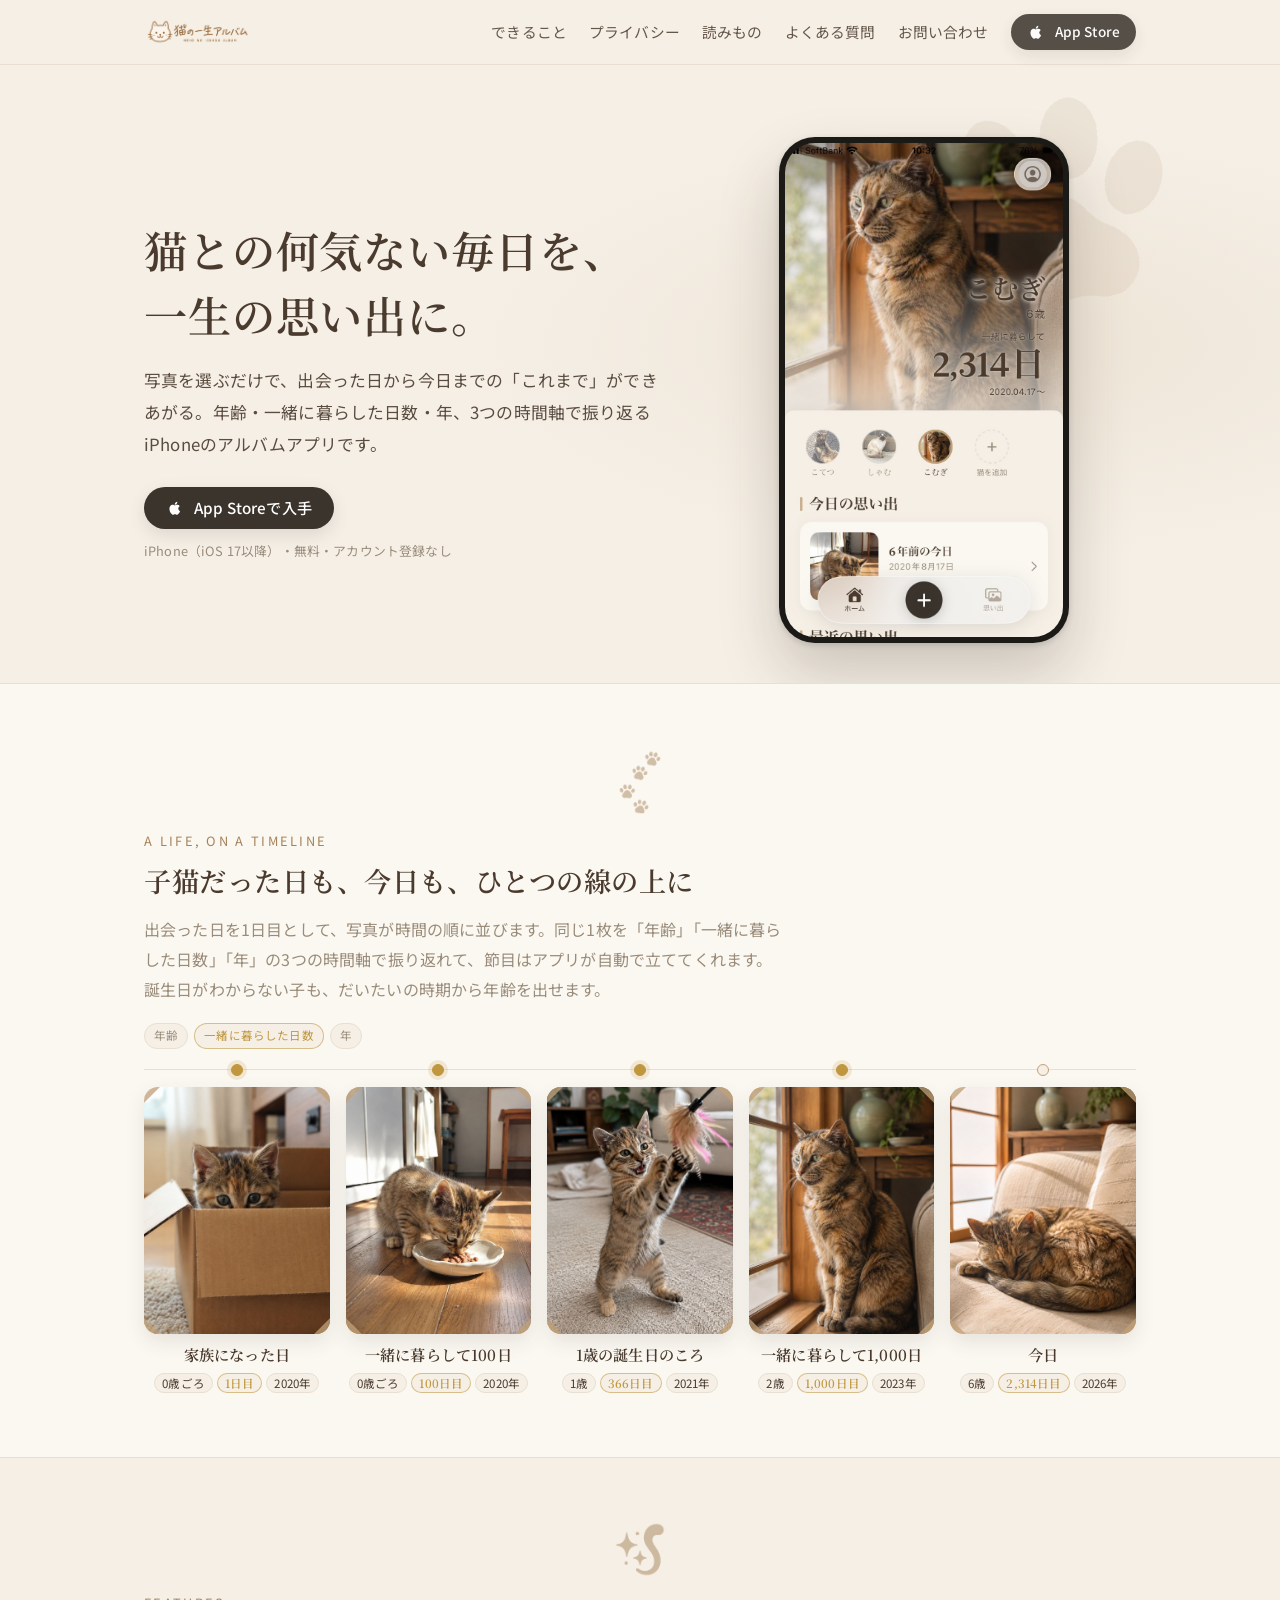
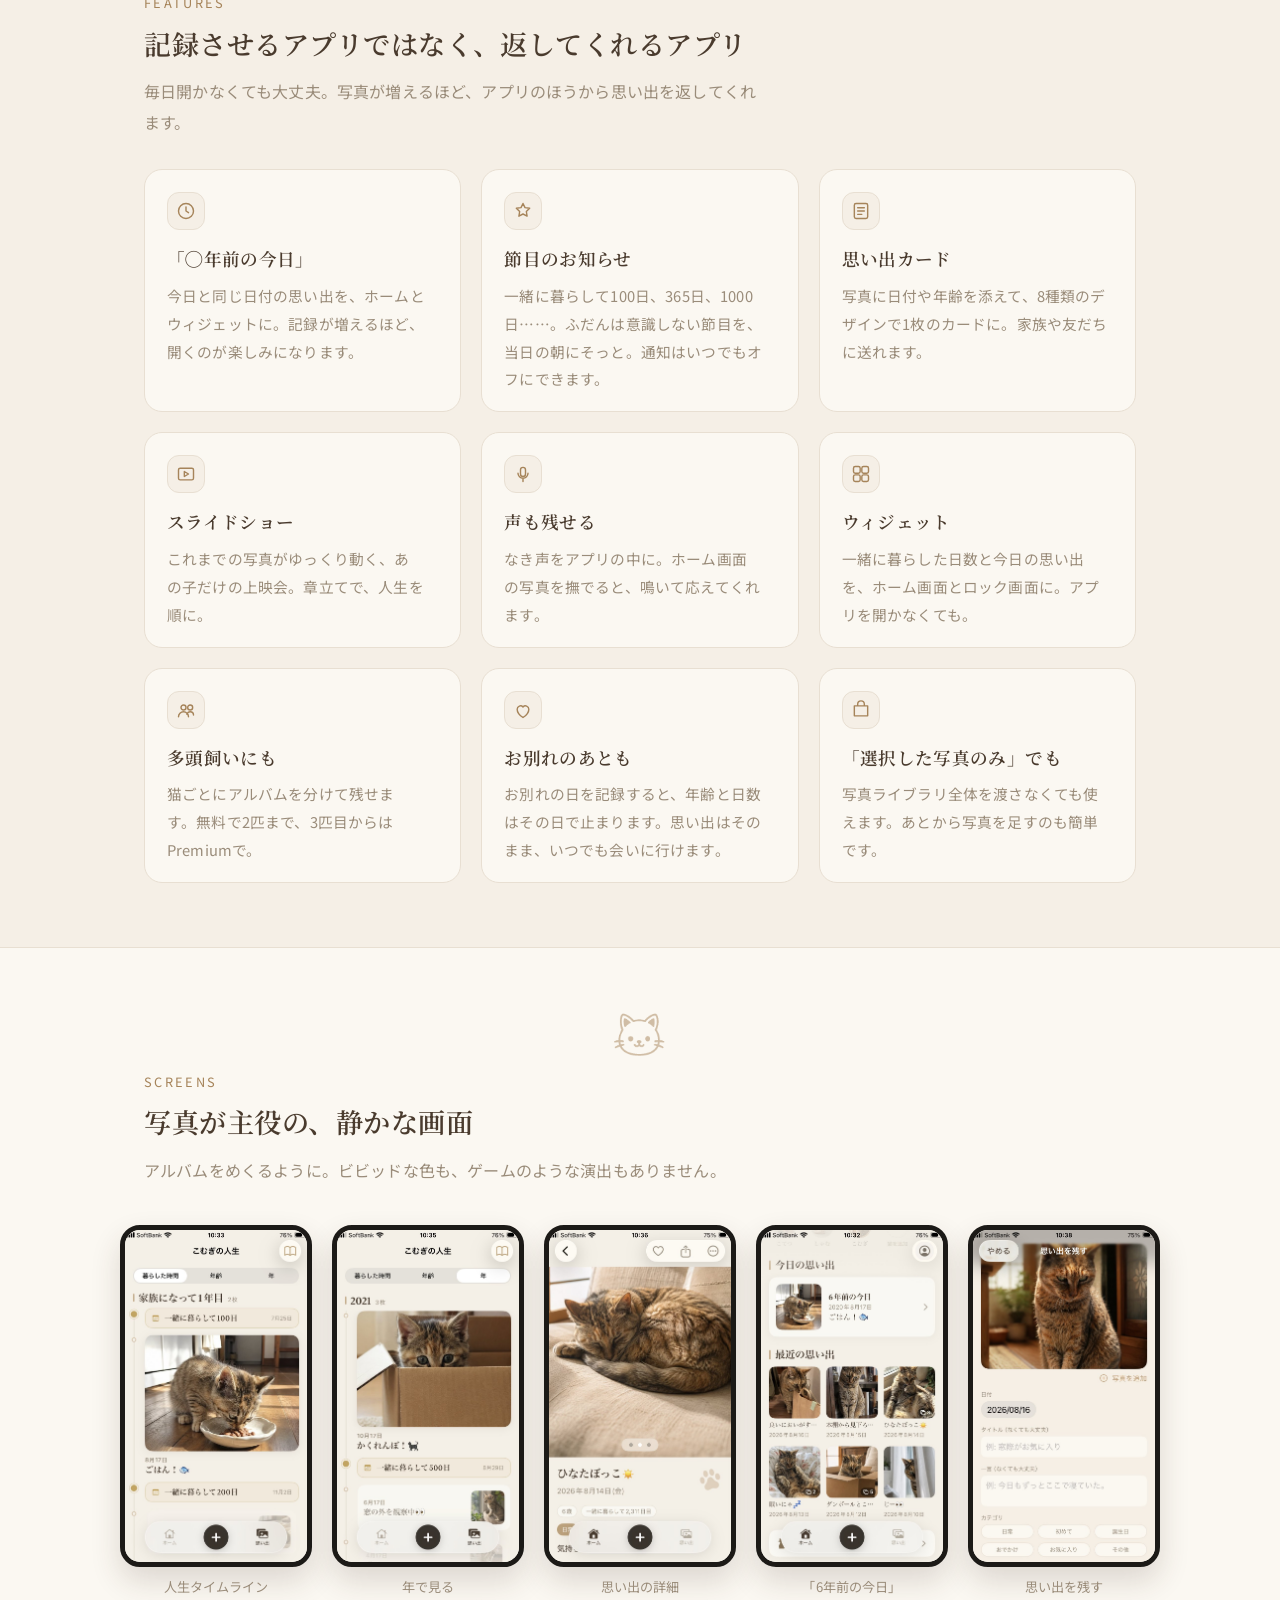
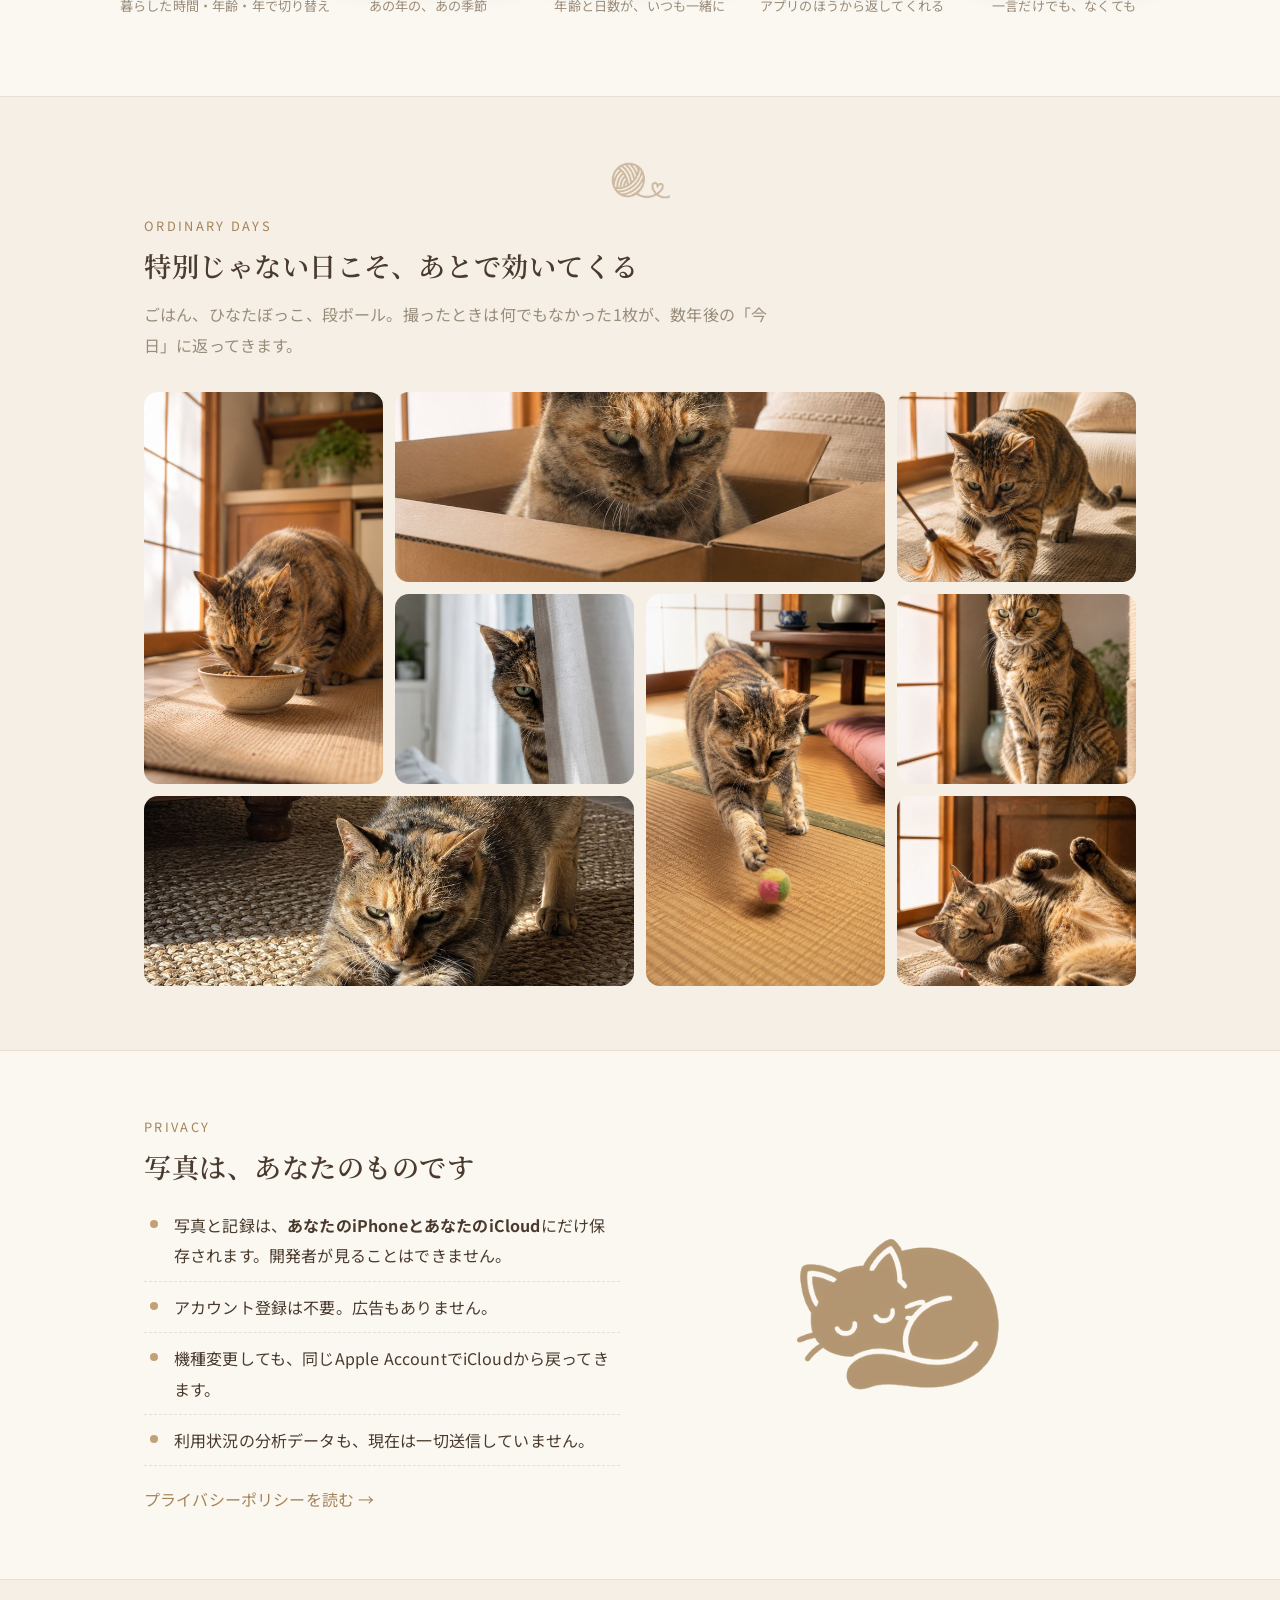
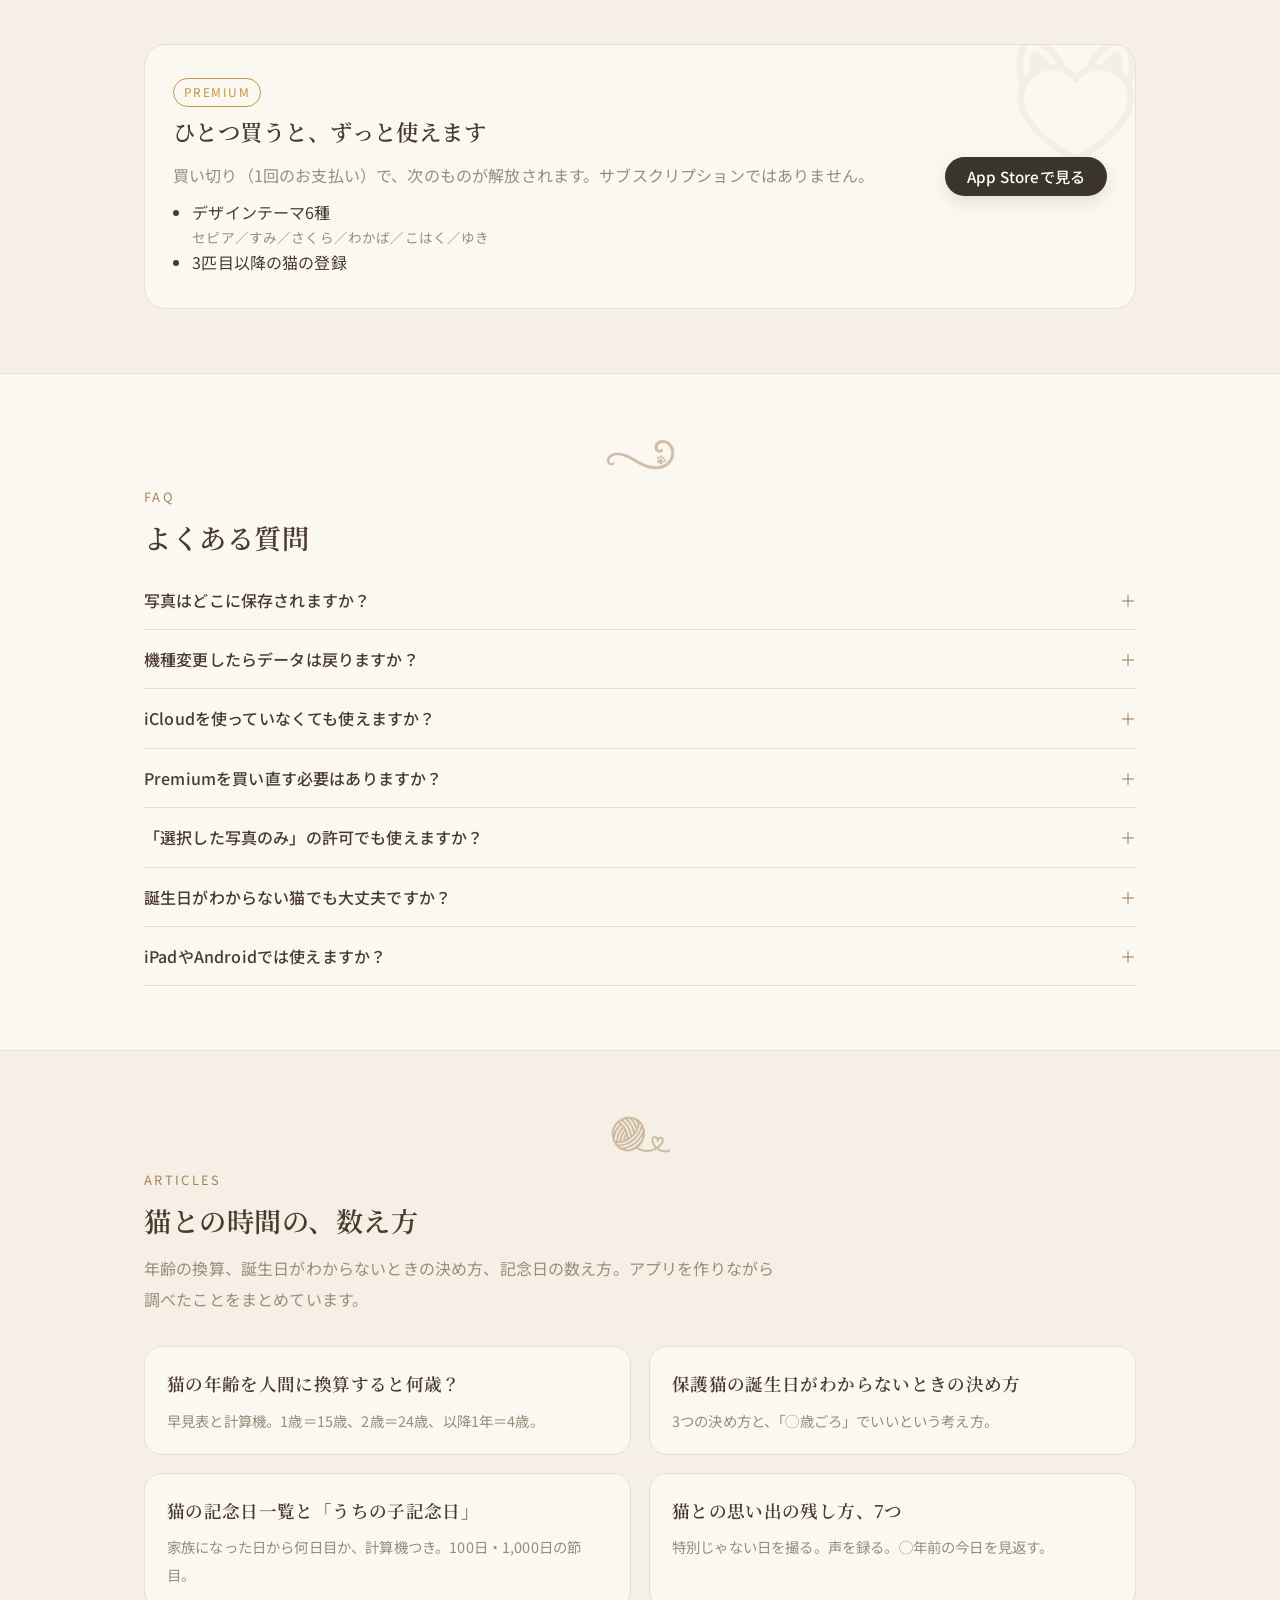
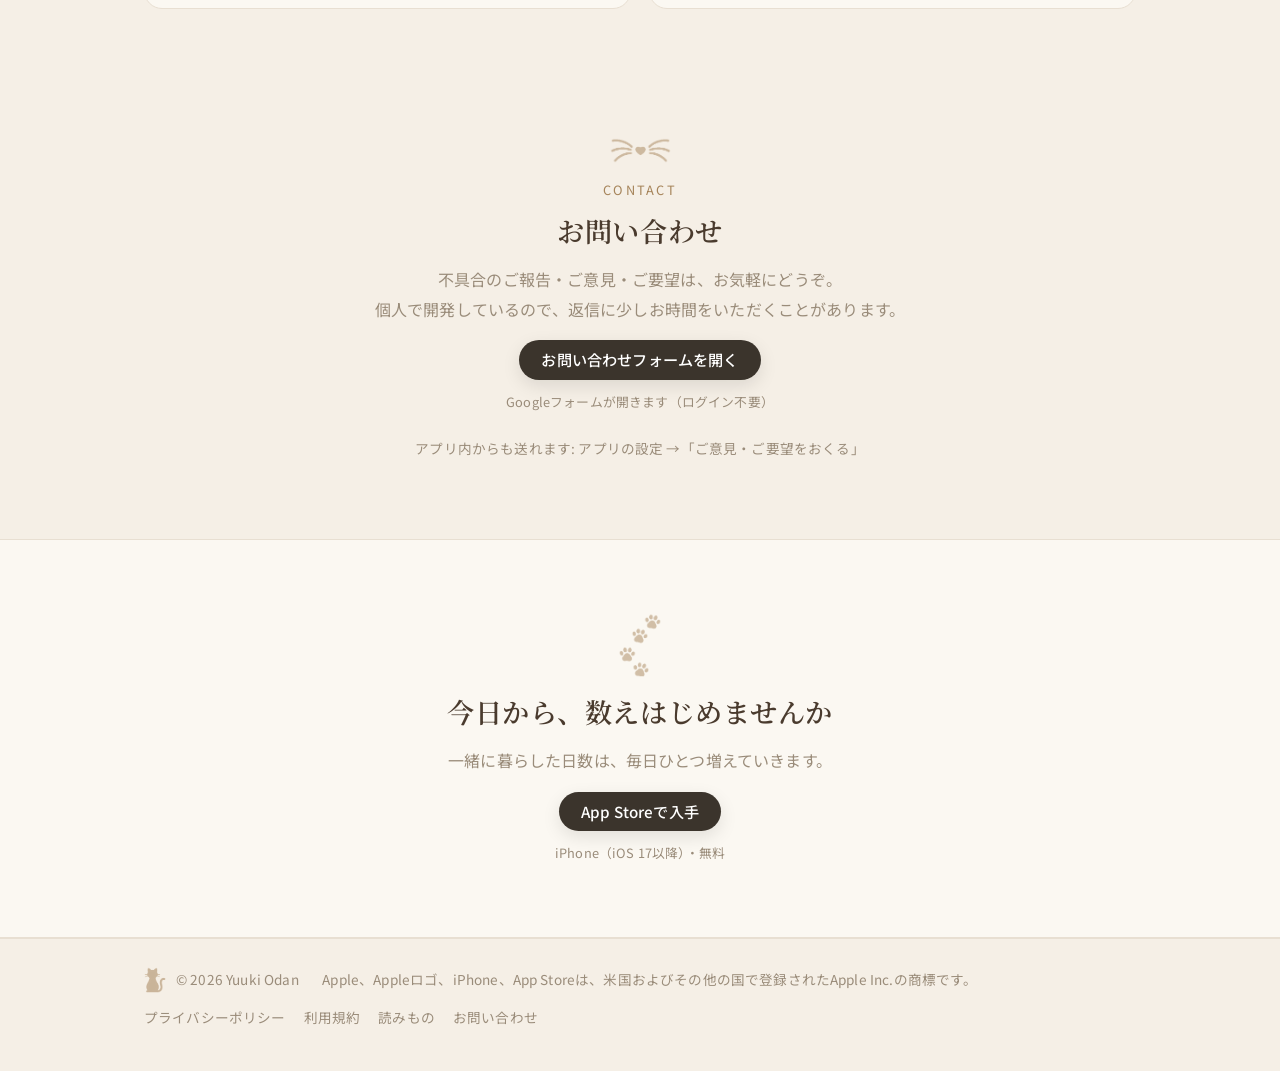
==== commit 38e1783f: "猫の一生アルバム: 読みもの4ページ（年齢換算・保護猫の誕生日・記念日・思い出の残し方）、sitemap/robots、構造化データ、LPに読みものセクション" ====
--- a/catlife/index.html
+++ b/catlife/index.html
@@ -18,7 +18,13 @@
 <link rel="preconnect" href="https://fonts.googleapis.com">
 <link rel="preconnect" href="https://fonts.gstatic.com" crossorigin>
 <link href="https://fonts.googleapis.com/css2?family=Noto+Sans+JP:wght@400;500&family=Noto+Serif+JP:wght@400;600&display=swap" rel="stylesheet">
-<link rel="stylesheet" href="assets/site.css?v=17">
+<link rel="stylesheet" href="assets/site.css?v=18">
+<script type="application/ld+json">
+{"@context": "https://schema.org", "@type": "SoftwareApplication", "name": "猫の一生アルバム", "operatingSystem": "iOS 17.0 or later", "applicationCategory": "LifestyleApplication", "description": "猫との日々を「年齢」「一緒に暮らした日数」「年」の3つの時間軸で振り返るiPhoneアプリ。", "url": "https://hello-world.design/catlife/", "installUrl": "https://apps.apple.com/jp/app/id6801978439", "image": "https://hello-world.design/catlife/assets/ogp.png", "author": {"@type": "Person", "name": "Yuuki Odan"}, "offers": {"@type": "Offer", "price": "0", "priceCurrency": "JPY"}}
+</script>
+<script type="application/ld+json">
+{"@context": "https://schema.org", "@type": "FAQPage", "mainEntity": [{"@type": "Question", "name": "写真はどこに保存されますか？", "acceptedAnswer": {"@type": "Answer", "text": "あなたのiPhoneの中と、あなた自身のiCloud（プライベートデータベース）にだけ保存されます。開発者のサーバーには送られません。"}}, {"@type": "Question", "name": "機種変更したらデータは戻りますか？", "acceptedAnswer": {"@type": "Answer", "text": "同じApple AccountでiCloudにサインインしていれば、新しいiPhoneでアプリを開くと自動で戻ってきます。写真の枚数によっては数分かかることがあります。"}}, {"@type": "Question", "name": "iCloudを使っていなくても使えますか？", "acceptedAnswer": {"@type": "Answer", "text": "使えます。その場合データはiPhoneの中にだけ保存されるので、機種変更やアプリの削除で失われることがあります。大切な記録にはiCloudの有効化をおすすめします。"}}, {"@type": "Question", "name": "Premiumを買い直す必要はありますか？", "acceptedAnswer": {"@type": "Answer", "text": "ありません。同じApple Accountなら、機種変更や再インストールのあとも自動で戻ります。戻らないときは アプリの設定 → デザインテーマ →「購入を復元する」からどうぞ。"}}, {"@type": "Question", "name": "「選択した写真のみ」の許可でも使えますか？", "acceptedAnswer": {"@type": "Answer", "text": "使えます。あとから写真を追加したいときは、アプリ内の写真選択画面から追加できます。"}}, {"@type": "Question", "name": "誕生日がわからない猫でも大丈夫ですか？", "acceptedAnswer": {"@type": "Answer", "text": "大丈夫です。「家族になった頃、何歳くらいだったか」から、だいたいの誕生日を出して「◯歳ごろ」と表示します。断定できないことは、断定しません。"}}, {"@type": "Question", "name": "iPadやAndroidでは使えますか？", "acceptedAnswer": {"@type": "Answer", "text": "iPhone専用です（iOS 17以降）。iPadではiPhone用アプリとして拡大表示で動作します。Android版の予定はいまのところありません。"}}]}
+</script>
 </head>
 <body>
 
@@ -28,6 +34,7 @@
     <nav class="nav">
       <a class="hide-sp" href="#features">できること</a>
       <a class="hide-sp" href="#privacy">プライバシー</a>
+      <a class="hide-sp" href="#articles">読みもの</a>
       <a class="hide-sp" href="#faq">よくある質問</a>
       <a class="hide-sp" href="#contact">お問い合わせ</a>
       <a class="btn small" href="https://apps.apple.com/jp/app/id6801978439" target="_blank" rel="noopener">
@@ -270,6 +277,22 @@
   </div>
 </section>
 
+<!-- 読みもの -->
+<section id="articles">
+  <div class="wrap">
+    <span class="orn orn-yarn" aria-hidden="true"></span>
+    <div class="eyebrow">Articles</div>
+    <h2><span class="nb">猫との時間の、</span><span class="nb">数え方</span></h2>
+    <p class="section-lead">年齢の換算、誕生日がわからないときの決め方、記念日の数え方。アプリを作りながら調べたことをまとめています。</p>
+    <div class="articles">
+      <a href="./age/"><h3>猫の年齢を人間に換算すると何歳？</h3><p>早見表と計算機。1歳＝15歳、2歳＝24歳、以降1年＝4歳。</p></a>
+      <a href="./birthday/"><h3>保護猫の誕生日がわからないときの決め方</h3><p>3つの決め方と、「◯歳ごろ」でいいという考え方。</p></a>
+      <a href="./anniversary/"><h3>猫の記念日一覧と「うちの子記念日」</h3><p>家族になった日から何日目か、計算機つき。100日・1,000日の節目。</p></a>
+      <a href="./memories/"><h3>猫との思い出の残し方、7つ</h3><p>特別じゃない日を撮る。声を録る。◯年前の今日を見返す。</p></a>
+    </div>
+  </div>
+</section>
+
 <!-- お問い合わせ -->
 <section id="contact">
   <div class="wrap contact">
@@ -302,6 +325,7 @@
     <nav>
       <a href="./privacy/">プライバシーポリシー</a>
       <a href="./terms/">利用規約</a>
+      <a href="#articles">読みもの</a>
       <a href="#contact">お問い合わせ</a>
     </nav>
   </div>
--- a/catlife/assets/site.css
+++ b/catlife/assets/site.css
@@ -490,3 +490,34 @@
   .premium-mark { width: 100px; }
   .ph::after { background-size: 24px 24px; }
 }
+
+/* ---- 読みもの（2026-08-30） ---- */
+.crumbs { color: var(--sub); font-size: 0.85rem; margin: 0 0 18px; }
+.article h1 { font-size: 1.7rem; line-height: 1.45; }
+.article .h-sub { display: block; font-size: 1.05rem; color: var(--sub); font-weight: 400; margin-top: 6px; }
+.lead-doc { font-size: 1.02rem; margin: 18px 0 8px; }
+.calc { background: var(--card); border: 1px solid var(--sep); border-radius: 18px; padding: 20px 22px; margin: 22px 0 28px; }
+.calc label { display: block; font-size: 0.85rem; color: var(--sub); margin-bottom: 6px; }
+.calc-row { display: flex; align-items: center; gap: 8px; flex-wrap: wrap; }
+.calc input { font: inherit; font-size: 1.1rem; padding: 8px 10px; border: 1px solid var(--sep); border-radius: 10px; background: #fff; color: var(--text); width: 6em; }
+.calc input[type="date"] { width: auto; }
+.calc-result { margin: 14px 0 0; font-size: 1.05rem; }
+.calc-result strong { font-family: var(--serif); font-size: 1.5rem; color: var(--accent-deep); }
+.tbl { width: 100%; border-collapse: collapse; margin: 10px 0 8px; font-size: 0.95rem; }
+.tbl th, .tbl td { text-align: left; padding: 9px 10px; border-bottom: 1px solid var(--sep); vertical-align: top; }
+.tbl thead th { color: var(--sub); font-weight: 500; font-size: 0.8rem; }
+.tbl tbody th { font-weight: 600; white-space: nowrap; width: 7em; }
+.app-cta { display: flex; gap: 18px; align-items: flex-start; background: var(--card); border: 1px solid var(--sep); border-radius: 18px; padding: 22px; margin: 44px 0 20px; }
+.app-cta img { width: 64px; height: 64px; border-radius: 15px; flex: none; }
+.app-cta p { margin: 0 0 6px; }
+.app-cta .btn { margin-top: 8px; }
+.articles { display: grid; grid-template-columns: repeat(2, 1fr); gap: 18px; }
+.articles a { display: block; background: var(--card); border: 1px solid var(--sep); border-radius: 18px; padding: 20px 22px; color: var(--text); }
+.articles a:hover { text-decoration: none; border-color: var(--accent); }
+.articles h3 { margin: 0 0 6px; }
+.articles p { margin: 0; color: var(--sub); font-size: 0.9rem; }
+@media (max-width: 640px) {
+  .articles { grid-template-columns: 1fr; }
+  .app-cta { flex-direction: column; }
+  .article h1 { font-size: 1.4rem; }
+}
